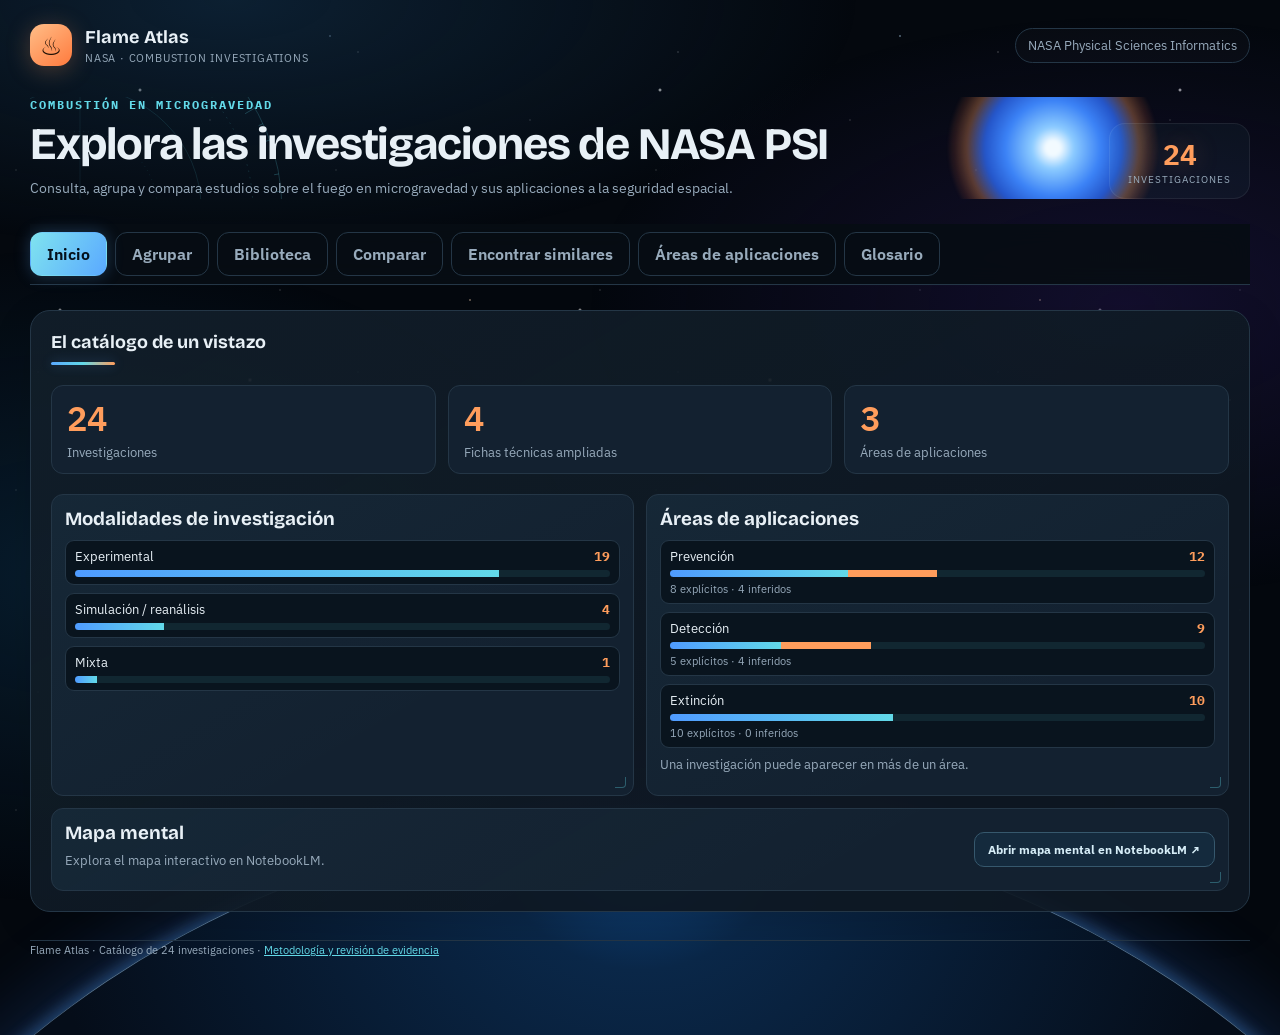
==== index.html @ 8a138b6e "Agrega un dashboard de inicio y acceso al mapa de NotebookLM" ====
<!doctype html>
<html lang="es"><head><meta charset="utf-8"><meta name="viewport" content="width=device-width,initial-scale=1">
<title>Flame Atlas · Combustión en microgravedad</title>
<style>
@import url("https://fonts.googleapis.com/css2?family=Bricolage+Grotesque:opsz,wght@12..96,600;12..96,800&family=IBM+Plex+Sans:wght@400;500;600&family=IBM+Plex+Mono:wght@500;600&display=swap");
:root{--bg:#060b12;--surface:#0e1823;--surface2:#132130;--border:#243646;--muted:#98abbc;--text:#e8f0f6;--cyan:#62d9e8;--orange:#ff9d5c;--green:#8bd6ad;--danger:#ffb1b1;--max:1260px;
  --blue:#4f9bff;
  --font-head:"Bricolage Grotesque","Segoe UI",system-ui,sans-serif;
  --font-body:"IBM Plex Sans","Segoe UI",system-ui,sans-serif;
  --font-mono:"IBM Plex Mono",ui-monospace,Consolas,monospace;
  --temperature:linear-gradient(90deg,#5aa9ff,#62d9e8 50%,#ff9d5c)
}
*{box-sizing:border-box}body{color:var(--text);font-family:var(--font-body);margin:0;min-height:100vh}button,input,select{font:inherit}button{cursor:pointer}a{color:var(--cyan)}.shell{max-width:var(--max);margin:auto;padding:24px 20px 75px}
.top{display:flex;align-items:center;justify-content:space-between;gap:14px;margin-bottom:31px;flex-wrap:wrap}.brand{display:flex;gap:13px;align-items:center}.logo{width:42px;height:42px;background:linear-gradient(140deg,#ffbe88,#ff7a3d);display:grid;place-items:center;border-radius:14px;color:#211106;font-size:25px;box-shadow:0 4px 24px #ff9d5c44}.brand strong{font-size:18px;letter-spacing:.1px}.brand small{display:block;font-size:11px;color:var(--muted);margin-top:3px;letter-spacing:.8px;text-transform:uppercase}.tip{color:var(--muted);font-size:13px;border:1px solid var(--border);background:#ffffff05;padding:8px 12px;border-radius:99px}
.hero{display:flex;align-items:end;justify-content:space-between;gap:20px;flex-wrap:wrap}.eyebrow{text-transform:uppercase;letter-spacing:2px;font-size:12px;color:var(--orange);font-weight:800}.hero h1{font-size:clamp(26px,4vw,45px);margin:8px 0 9px;letter-spacing:-1.2px;line-height:1.08}.hero p{color:var(--muted);margin:0;max-width:730px;line-height:1.55;font-size:14px}.counter{padding:12px 18px;border-radius:16px;background:#62d9e80b;border:1px solid #ffffff12;display:grid;text-align:center;min-width:90px}.counter b{font-size:28px;color:var(--orange);font-variant-numeric:tabular-nums}.counter span{color:var(--muted);font-size:10px;text-transform:uppercase;letter-spacing:1px}
.nav{display:flex;gap:8px;flex-wrap:wrap;margin:25px 0}.nav button{border:1px solid var(--border);border-radius:12px;padding:11px 16px;background:transparent;color:var(--muted);font-weight:650}.nav button.active{background:linear-gradient(120deg,#7fe3ef,#5aa9ff);color:#04101c;border-color:transparent}.nav button:hover{border-color:var(--cyan)}
.layout{display:grid;grid-template-columns:minmax(0,1fr) 280px;gap:20px;align-items:start}.panel{background:#0e1823ed;border:1px solid var(--border);border-radius:20px;padding:20px;box-shadow:0 12px 40px #0000001e}.panel + .panel{margin-top:18px}.panel h2{font-size:18px;margin:0 0 7px}.panel p{font-size:13px;color:var(--muted);line-height:1.5}.controls{display:grid;grid-template-columns:minmax(190px,1.1fr) minmax(190px,1.4fr);gap:13px;margin:20px 0}.field label{display:block;color:#c6dce9;font-size:12px;font-weight:650;margin-bottom:7px}.field select,.field input{width:100%;height:45px;padding:10px 13px;border-radius:11px;border:1px solid var(--border);background:#0a141d;color:var(--text);outline:none;min-width:0}.field select:focus,.field input:focus{border-color:var(--cyan);box-shadow:0 0 0 3px #62d9e824}.field input::placeholder{color:#98abbc}.pills{display:flex;gap:7px;align-items:center;flex-wrap:wrap;margin-top:12px}.pills button{border:1px solid #314d62;background:#0b1b29;color:#cee3ee;border-radius:99px;padding:7px 10px;font-size:12px}.pills button.on{background:#153751;border-color:var(--cyan);color:#e8f8ff}.hint{font-size:11px!important;color:#9aabb9!important;margin-top:11px!important}
.groups{display:grid;gap:14px}.group{border:1px solid #243646;border-radius:15px;background:#0a141e;overflow:hidden}.group-h{display:flex;align-items:center;justify-content:space-between;gap:12px;flex-wrap:wrap;padding:15px 17px 11px}.group-h h3{font-size:15px;margin:0;font-weight:700;display:flex;gap:9px;align-items:center}.count{font-size:11px;font-weight:800;color:#ffc89e;border-radius:9px;padding:4px 7px;background:#ff9d5c1a}.small{font-size:11px;color:var(--muted)}.group-grid{display:grid;grid-template-columns:repeat(2,minmax(0,1fr));padding:0 13px 13px;gap:9px}.item{display:flex;align-items:center;gap:11px;padding:11px;background:#132130;border:1px solid #2c4355;border-radius:11px;min-width:0}.item:hover{border-color:#4b8aa0}.item input{accent-color:#62d9e8;width:17px;height:17px;flex:none;cursor:pointer}.item-text{min-width:0;flex:1}.item b{display:block;font-size:12.5px;line-height:1.3;overflow-wrap:anywhere}.item small{font-size:10px;color:#ff9d5c;display:block;margin-bottom:4px}.item .links{font-size:11px;flex:none;text-decoration:none;opacity:.9}.empty{padding:24px;text-align:center;color:var(--muted);background:#ffffff09;border-radius:13px}
.side{position:sticky;top:16px}.side h2{font-size:16px}.side-list{min-height:86px}.slot{padding:10px;display:flex;gap:7px;align-items:center;justify-content:space-between;margin-top:8px;background:#132130;border-radius:11px;border:1px solid #304a60;min-width:0}.slot span{font-size:12px;overflow:hidden;text-overflow:ellipsis;white-space:nowrap}.slot button{background:none;border:0;color:#ffb6b6;font-size:15px}.placeholder{font-size:12px;color:#98abbc;padding:13px;border:1px dashed #344f64;border-radius:10px;margin-top:8px}.primary{width:100%;border-radius:12px;border:0;background:linear-gradient(120deg,#7fe3ef,#5aa9ff);color:#04101c;padding:13px 17px;font-weight:800;margin-top:13px}.primary:disabled{filter:grayscale(1);opacity:.45;cursor:not-allowed}.secondary{border:1px solid #36586d;background:#142a3d;color:#d6edf7;padding:9px 13px;border-radius:10px;font-size:12px;font-weight:700}.side .note{color:#98abbc;font-size:11px;line-height:1.6;margin-top:13px}.highlight{border-left:3px solid var(--orange);padding-left:12px;color:#b0c5d2;font-size:12px;line-height:1.5;margin:17px 0 3px}.chip{font-size:10px;padding:4px 7px;background:#173146;border:1px solid #3b607b;color:#d6edf7;border-radius:8px;display:inline-block;margin:3px 4px 0 0}.row-head{display:flex;align-items:center;justify-content:space-between;gap:14px;flex-wrap:wrap;margin:12px 0 18px}
.sim-list{display:grid;gap:11px}.sim{border:1px solid #2c4355;border-radius:14px;padding:15px;background:#111f2d}.sim-top{display:flex;justify-content:space-between;gap:12px;align-items:start}.sim h3{font-size:15px;margin:0 0 5px}.sim strong{font-size:23px;color:var(--orange);font-variant-numeric:tabular-nums}.sim-desc{font-size:12px;color:var(--muted);line-height:1.5;margin:6px 0}.sim button{margin-top:8px}.sim em{font-style:normal;font-weight:750;color:#ffc89e;font-size:10px}.legend{font-size:12px;color:#98abbc;margin-top:8px}
.table-wrap{overflow-x:auto;border:1px solid var(--border);border-radius:13px}table{border-collapse:collapse;min-width:700px;width:100%}th,td{border-bottom:1px solid #243646;border-right:1px solid #243646;padding:13px;text-align:left;vertical-align:top;font-size:12px;line-height:1.55;min-width:180px}th:first-child,td:first-child{min-width:145px;max-width:160px;color:#b9d0df;background:#0b1723;font-weight:700}th{background:#112638;color:#62d9e8}td{color:#dce8ef}td .status{display:block;font-size:10px;color:#98abbc;margin-top:7px}.foot{margin:28px 0 0;color:#98abbc;font-size:11px;line-height:1.7}.hidden{display:none!important}
@media(max-width:900px){.layout{grid-template-columns:minmax(0,1fr)}.side{position:static}.layout.is-comparing .side{order:-1}.side-list{min-height:0}.group-grid{grid-template-columns:1fr}.controls{grid-template-columns:1fr}.shell{padding:17px 12px 40px}.panel{padding:16px}.hero h1{font-size:30px}.counter{display:none}}

.science-grid{display:grid;grid-template-columns:repeat(auto-fit,minmax(min(100%,240px),1fr));gap:12px}
.science-card,.evidence-item{background:var(--surface2);border:1px solid var(--border);border-radius:12px;padding:13px;min-width:0}
.science-card h3,.science-card h4,.evidence-item h4{margin:0 0 7px}
.science-card p,.evidence-item p{margin:7px 0}
.science-card footer,.detail-actions{display:flex;gap:8px;flex-wrap:wrap;margin-top:12px;align-items:center}
.evidence-chip{display:inline-block;font-size:.76rem;border:1px solid var(--border);border-radius:1em;padding:2px 8px;margin:3px;color:var(--muted)}
.evidence-chip.explicito{color:var(--green)}.evidence-chip.inferido{color:var(--orange)}
.study-link{border:0;background:none;color:var(--text);text-align:left;cursor:pointer;padding:0;font:inherit;text-decoration:underline;text-underline-offset:3px}
.item{align-items:center}.item-text{flex:1}.item-text .study-link{font-weight:700}
a{color:var(--cyan)}.field .check-option{display:flex;gap:8px;align-items:center}.check-option input[type=checkbox]{width:17px;height:17px;flex:none;accent-color:var(--cyan)}
dialog{background:var(--surface);color:var(--text);border:1px solid var(--border);border-radius:18px;padding:0;width:min(1100px,calc(100% - 24px));max-height:90dvh;overscroll-behavior:contain}
dialog::backdrop{background:#04080de0}.dialog-inner h2{margin:0 0 8px}
dialog details,#glosario details{margin:10px 0;border:1px solid var(--border);border-radius:10px;padding:12px}summary{cursor:pointer;font-weight:650}
.dialog-inner .science-grid{margin:12px 0}.detail-actions{margin:12px 0}.detail-actions a{overflow-wrap:anywhere}.detail-section{margin:20px 0}
dialog p{color:var(--muted)}.detail-section>h3{margin:0 0 10px}
#groupModeLabel{display:block;margin-bottom:8px}
[hidden]{display:none!important}

.nav{position:sticky;top:0;z-index:2;background:var(--bg);padding:8px 0}
.side{top:70px}.view{scroll-margin-top:70px}
.nav .count{margin-left:4px}
.nav button.active .count{color:#071625;background:#07162525}
:where(button,a):focus-visible{outline:2px solid var(--cyan);outline-offset:3px}
.dialog-top{position:sticky;top:0;z-index:1;display:flex;align-items:center;justify-content:space-between;gap:12px;padding:10px 20px;border-bottom:1px solid var(--border);background:var(--surface)}
.dialog-top form{margin:0;flex:none}
.study-jumps{display:flex;gap:6px;overflow-x:auto;min-width:0;padding:4px}
.study-jumps button{white-space:nowrap}
#studyDetail{padding:18px 20px 20px}
.detail-section{scroll-margin-top:74px}
.detail-grid{display:grid;grid-template-columns:repeat(3,minmax(0,1fr));gap:12px}
.detail-grid .science-card{display:flex;flex-direction:column;overflow-wrap:anywhere}
.detail-grid .science-card .small{margin-top:auto;padding-top:4px}
.library-actions{display:flex;gap:8px;flex-wrap:wrap}
@media(max-width:900px){.side{top:auto}}
@media(max-width:760px){
  .nav{display:grid;grid-template-columns:repeat(3,minmax(0,1fr));gap:5px}
  .nav button{padding:7px 4px;font-size:12px}
  .view{scroll-margin-top:92px}
  .detail-grid{grid-template-columns:repeat(2,minmax(0,1fr))}
}
@media(max-width:490px){
  .detail-grid{grid-template-columns:1fr}
  .dialog-top{gap:6px;padding:8px 10px}
  #studyDetail{padding:14px}
  .study-jumps button,.dialog-top form button{padding:8px}
}

/* Acabado visual de la base científica */
html{background:#04080e;color-scheme:dark}
body{isolation:isolate}
/* ---------- Espacio profundo (capas fijas al viewport, detrás de todo) ---------- */

/* Capa 1: nebulosas muy tenues + polvo de estrellas */
body::before {
  content: "";
  position: fixed;
  inset: 0;
  z-index: -1;
  pointer-events: none;
  background-image:
    /* nebulosas */
    radial-gradient(ellipse 60% 46% at 88% 34%, #2a1a5c66, transparent 70%),
    radial-gradient(ellipse 56% 52% at 6% 64%,  #0e3b5c66, transparent 70%),
    radial-gradient(ellipse 42% 30% at 58% 88%, #4a174a40, transparent 70%),
    radial-gradient(ellipse 70% 40% at 18% 0%,  #12304a99, transparent 70%),
    /* estrellas finas, teselado A */
    radial-gradient(1px 1px at 38px 52px,   #ffffff70, transparent),
    radial-gradient(1px 1px at 210px 120px, #ffffff55, transparent),
    radial-gradient(1px 1px at 120px 250px, #cfe6ff60, transparent),
    radial-gradient(1px 1px at 280px 290px, #ffffff50, transparent),
    radial-gradient(1px 1px at 16px 170px,  #ffffff45, transparent),
    /* estrellas medianas, teselado B */
    radial-gradient(1.5px 1.5px at 330px 36px,  #bfe3ffa0, transparent),
    radial-gradient(1.5px 1.5px at 90px 400px,  #ffffff90, transparent),
    radial-gradient(1.5px 1.5px at 470px 300px, #ffd9b9a0, transparent);
  background-size:
    auto, auto, auto, auto,
    320px 320px, 320px 320px, 320px 320px, 320px 320px, 320px 320px,
    570px 510px, 570px 510px, 570px 510px;
  background-repeat:
    no-repeat, no-repeat, no-repeat, no-repeat,
    repeat, repeat, repeat, repeat, repeat,
    repeat, repeat, repeat;
}

/* Capa 2: estrellas brillantes que titilan despacio */
html::before {
  content: "";
  position: fixed;
  inset: 0;
  z-index: -1;
  pointer-events: none;
  background-image:
    radial-gradient(2px 2px at 140px 90px,  #ffffffee, transparent),
    radial-gradient(2px 2px at 400px 260px, #aad4ffee, transparent),
    radial-gradient(2.5px 2.5px at 250px 380px, #ffe2c4ee, transparent),
    radial-gradient(2px 2px at 60px 310px,  #ffffffcc, transparent);
  background-size: 520px 460px, 520px 460px, 520px 460px, 520px 460px;
  animation: titila 7s ease-in-out infinite alternate;
}

@keyframes titila {
  from { opacity: .35; }
  to   { opacity: 1; }
}

/* Capa 3: limbo de un planeta en el horizonte inferior, como visto desde la ISS */
body::after {
  content: "";
  position: fixed;
  z-index: -1;
  pointer-events: none;
  left: 50%;
  width: 150vw;
  height: 150vw;
  bottom: calc(80px - 150vw);
  transform: translateX(-50%);
  border-radius: 50%;
  background: radial-gradient(circle at 50% 0%, #0f4a8a 0, #0a2748 7%, #050d19 28%);
  border-top: 1px solid #9fd2ff88;
  box-shadow:
    0 -3px 16px 2px #5aa9ff55,
    0 -14px 70px 12px #2f6fe233;
}


.hero{position:relative;isolation:isolate;overflow:hidden}
.hero > *{position:relative;z-index:1}
.hero::before,.hero::after{z-index:0}
.hero h1,.brand strong,.panel h2,.dialog-inner h2,.science-card h3,.sim h3{font-family:var(--font-head)}
.eyebrow,.counter b,.count,.item small,.sim em,.sim strong,#libraryCards .science-card > .small,#studyDetail > .small{
  font-family:var(--font-mono)
}
.eyebrow{color:var(--cyan)}
.counter b{color:var(--orange);text-shadow:0 0 24px #ff9d5c40}
.nav{background:#070d14ed;backdrop-filter:blur(12px);border-bottom:1px solid var(--border)}
.nav button.active{box-shadow:0 0 16px #5aa9ff44}
.nav button:hover,.secondary:hover{border-color:var(--cyan)}
.view > h2::after,#comparar h2::after{
  content:"";display:block;width:64px;height:3px;border-radius:3px;margin-top:9px;
  background:var(--temperature);box-shadow:0 0 12px #5aa9ff55
}
.panel,.science-card,.evidence-item{background-image:linear-gradient(150deg,#62d9e809,transparent 70%)}
.science-card{position:relative}
.science-card::after{
  content:"";position:absolute;bottom:7px;right:7px;width:10px;height:10px;
  border-right:1px solid #62d9e855;border-bottom:1px solid #62d9e855;
  border-radius:0 0 4px;pointer-events:none
}
#libraryCards > .science-card{
  background-image:var(--temperature),linear-gradient(150deg,#62d9e809,transparent 70%);
  background-repeat:no-repeat;background-size:100% 2px,100% 100%
}
#libraryCards > .science-card:hover,#libraryCards > .science-card:focus-within{border-color:#4b8aa0;box-shadow:0 8px 24px -16px #5aa9ff99}
#libraryCards .science-card > .small,#studyDetail > .small{color:var(--orange)}
#studyTechnical .science-card strong{color:var(--orange);text-shadow:0 0 16px #ff9d5c33}
.detail-grid .science-card h4{color:var(--cyan)}
.evidence-chip.explicito{border-color:#367e5d;background:#8bd6ad14}
.evidence-chip.inferido{border-color:#8b623d;background:#ff9d5c14}
#domainCards > .science-card::before{
  content:"";position:absolute;right:11px;top:10px;width:44px;height:44px;
  background-position:center;background-size:contain;background-repeat:no-repeat;opacity:.45;pointer-events:none
}
#domainCards > .science-card > *{position:relative}
#domainCards > .science-card h3{padding-right:46px}
#glosario details,dialog details{background:var(--panel2)}
summary:hover{color:var(--cyan)}
details[open]{border-color:#3a6176}
::selection{background:#ff9d5c;color:#1a0d04}
html,dialog{scrollbar-color:#2c4459 #060b12}
.foot{border-top:1px solid var(--border)}
@keyframes giro{to{transform:rotate(360deg)}}
/* Esfera: núcleo blanco-azul, cuerpo azul, borde ámbar */
.hero::before {
  content: "";
  position: absolute;
  z-index: 0;
  right: 92px;
  top: 50%;
  width: clamp(100px, 19vw, 210px);
  aspect-ratio: 1;
  transform: translateY(-50%);
  border-radius: 50%;
  background:
    radial-gradient(circle at 50% 50%,
      #f2faff 0 5%,
      #8ccbff 14%,
      #3b82f6 32%,
      #2455c9 46%,
      #ff9d5c55 58%,
      #ff7a3d22 66%,
      transparent 72%);
  filter: blur(1.5px);
  animation: ignicion 1.6s cubic-bezier(.2, .8, .2, 1) 1 both;
  pointer-events: none;
}

@keyframes ignicion {
  from { opacity: 0; transform: translateY(-50%) scale(.5); }
  to   { opacity: 1; transform: translateY(-50%) scale(1); }
}
/* ---------- Astrolabio detrás del texto del encabezado (la llama no se toca) ---------- */
.hero::after {
  content: "";
  position: absolute;
  z-index: 0;
  left: -160px;
  bottom: -220px;
  width: 420px;
  height: 420px;
  pointer-events: none;
  background: url("data:image/svg+xml,%3Csvg xmlns='http://www.w3.org/2000/svg' width='520' height='520' viewBox='0 0 520 520' fill='none' stroke='%2362d9e8'%3E%3Ccircle cx='260' cy='260' r='250' stroke-opacity='.24'/%3E%3Ccircle cx='260' cy='260' r='214' stroke-opacity='.18' stroke-dasharray='2 6'/%3E%3Ccircle cx='260' cy='260' r='150' stroke-opacity='.15'/%3E%3Ccircle cx='260' cy='260' r='96' stroke-opacity='.15' stroke-dasharray='1 5'/%3E%3Cline x1='10' y1='260' x2='510' y2='260' stroke-opacity='.10'/%3E%3Cline x1='260' y1='10' x2='260' y2='510' stroke-opacity='.10'/%3E%3Cg stroke-opacity='.30'%3E%3Cline x1='260.0' y1='10.0' x2='260.0' y2='24.0'/%3E%3Cline x1='281.8' y1='11.0' x2='281.3' y2='16.9'/%3E%3Cline x1='303.4' y1='13.8' x2='302.4' y2='19.7'/%3E%3Cline x1='324.7' y1='18.5' x2='323.2' y2='24.3'/%3E%3Cline x1='345.5' y1='25.1' x2='343.5' y2='30.7'/%3E%3Cline x1='365.7' y1='33.4' x2='363.1' y2='38.9'/%3E%3Cline x1='385.0' y1='43.5' x2='378.0' y2='55.6'/%3E%3Cline x1='403.4' y1='55.2' x2='400.0' y2='60.1'/%3E%3Cline x1='420.7' y1='68.5' x2='416.8' y2='73.1'/%3E%3Cline x1='436.8' y1='83.2' x2='432.5' y2='87.5'/%3E%3Cline x1='451.5' y1='99.3' x2='446.9' y2='103.2'/%3E%3Cline x1='464.8' y1='116.6' x2='459.9' y2='120.0'/%3E%3Cline x1='476.5' y1='135.0' x2='464.4' y2='142.0'/%3E%3Cline x1='486.6' y1='154.3' x2='481.1' y2='156.9'/%3E%3Cline x1='494.9' y1='174.5' x2='489.3' y2='176.5'/%3E%3Cline x1='501.5' y1='195.3' x2='495.7' y2='196.8'/%3E%3Cline x1='506.2' y1='216.6' x2='500.3' y2='217.6'/%3E%3Cline x1='509.0' y1='238.2' x2='503.1' y2='238.7'/%3E%3Cline x1='510.0' y1='260.0' x2='496.0' y2='260.0'/%3E%3Cline x1='509.0' y1='281.8' x2='503.1' y2='281.3'/%3E%3Cline x1='506.2' y1='303.4' x2='500.3' y2='302.4'/%3E%3Cline x1='501.5' y1='324.7' x2='495.7' y2='323.2'/%3E%3Cline x1='494.9' y1='345.5' x2='489.3' y2='343.5'/%3E%3Cline x1='486.6' y1='365.7' x2='481.1' y2='363.1'/%3E%3Cline x1='476.5' y1='385.0' x2='464.4' y2='378.0'/%3E%3Cline x1='464.8' y1='403.4' x2='459.9' y2='400.0'/%3E%3Cline x1='451.5' y1='420.7' x2='446.9' y2='416.8'/%3E%3Cline x1='436.8' y1='436.8' x2='432.5' y2='432.5'/%3E%3Cline x1='420.7' y1='451.5' x2='416.8' y2='446.9'/%3E%3Cline x1='403.4' y1='464.8' x2='400.0' y2='459.9'/%3E%3Cline x1='385.0' y1='476.5' x2='378.0' y2='464.4'/%3E%3Cline x1='365.7' y1='486.6' x2='363.1' y2='481.1'/%3E%3Cline x1='345.5' y1='494.9' x2='343.5' y2='489.3'/%3E%3Cline x1='324.7' y1='501.5' x2='323.2' y2='495.7'/%3E%3Cline x1='303.4' y1='506.2' x2='302.4' y2='500.3'/%3E%3Cline x1='281.8' y1='509.0' x2='281.3' y2='503.1'/%3E%3Cline x1='260.0' y1='510.0' x2='260.0' y2='496.0'/%3E%3Cline x1='238.2' y1='509.0' x2='238.7' y2='503.1'/%3E%3Cline x1='216.6' y1='506.2' x2='217.6' y2='500.3'/%3E%3Cline x1='195.3' y1='501.5' x2='196.8' y2='495.7'/%3E%3Cline x1='174.5' y1='494.9' x2='176.5' y2='489.3'/%3E%3Cline x1='154.3' y1='486.6' x2='156.9' y2='481.1'/%3E%3Cline x1='135.0' y1='476.5' x2='142.0' y2='464.4'/%3E%3Cline x1='116.6' y1='464.8' x2='120.0' y2='459.9'/%3E%3Cline x1='99.3' y1='451.5' x2='103.2' y2='446.9'/%3E%3Cline x1='83.2' y1='436.8' x2='87.5' y2='432.5'/%3E%3Cline x1='68.5' y1='420.7' x2='73.1' y2='416.8'/%3E%3Cline x1='55.2' y1='403.4' x2='60.1' y2='400.0'/%3E%3Cline x1='43.5' y1='385.0' x2='55.6' y2='378.0'/%3E%3Cline x1='33.4' y1='365.7' x2='38.9' y2='363.1'/%3E%3Cline x1='25.1' y1='345.5' x2='30.7' y2='343.5'/%3E%3Cline x1='18.5' y1='324.7' x2='24.3' y2='323.2'/%3E%3Cline x1='13.8' y1='303.4' x2='19.7' y2='302.4'/%3E%3Cline x1='11.0' y1='281.8' x2='16.9' y2='281.3'/%3E%3Cline x1='10.0' y1='260.0' x2='24.0' y2='260.0'/%3E%3Cline x1='11.0' y1='238.2' x2='16.9' y2='238.7'/%3E%3Cline x1='13.8' y1='216.6' x2='19.7' y2='217.6'/%3E%3Cline x1='18.5' y1='195.3' x2='24.3' y2='196.8'/%3E%3Cline x1='25.1' y1='174.5' x2='30.7' y2='176.5'/%3E%3Cline x1='33.4' y1='154.3' x2='38.9' y2='156.9'/%3E%3Cline x1='43.5' y1='135.0' x2='55.6' y2='142.0'/%3E%3Cline x1='55.2' y1='116.6' x2='60.1' y2='120.0'/%3E%3Cline x1='68.5' y1='99.3' x2='73.1' y2='103.2'/%3E%3Cline x1='83.2' y1='83.2' x2='87.5' y2='87.5'/%3E%3Cline x1='99.3' y1='68.5' x2='103.2' y2='73.1'/%3E%3Cline x1='116.6' y1='55.2' x2='120.0' y2='60.1'/%3E%3Cline x1='135.0' y1='43.5' x2='142.0' y2='55.6'/%3E%3Cline x1='154.3' y1='33.4' x2='156.9' y2='38.9'/%3E%3Cline x1='174.5' y1='25.1' x2='176.5' y2='30.7'/%3E%3Cline x1='195.3' y1='18.5' x2='196.8' y2='24.3'/%3E%3Cline x1='216.6' y1='13.8' x2='217.6' y2='19.7'/%3E%3Cline x1='238.2' y1='11.0' x2='238.7' y2='16.9'/%3E%3C/g%3E%3Ccircle cx='260' cy='260' r='3' fill='%23ff9d5c' stroke='none' fill-opacity='.8'/%3E%3C/svg%3E") center / contain no-repeat;
  animation: giro 240s linear infinite;
}

#domainCards > .science-card:nth-child(1)::before { background-image: url("data:image/svg+xml,%3Csvg xmlns='http://www.w3.org/2000/svg' width='64' height='64' viewBox='0 0 64 64' fill='none' stroke='%23ff9d5c' stroke-width='1.6' stroke-linecap='round' stroke-linejoin='round'%3E%3Cpath d='M32 5 L55 13 V33 C55 47 45 56 32 60 C19 56 9 47 9 33 V13 Z'/%3E%3Cpath d='M32 12 L48 18 V33 C48 43 41 50 32 54' stroke-opacity='.5' stroke-dasharray='2 3'/%3E%3Cpath d='M22 32 L29 39 L43 24'/%3E%3C/svg%3E"); }
#domainCards > .science-card:nth-child(2)::before { background-image: url("data:image/svg+xml,%3Csvg xmlns='http://www.w3.org/2000/svg' width='64' height='64' viewBox='0 0 64 64' fill='none' stroke='%2362d9e8' stroke-width='1.6' stroke-linecap='round' stroke-linejoin='round'%3E%3Ccircle cx='32' cy='32' r='28' stroke-opacity='.55'/%3E%3Ccircle cx='32' cy='32' r='19' stroke-opacity='.55'/%3E%3Ccircle cx='32' cy='32' r='10' stroke-opacity='.55'/%3E%3Cpath d='M32 32 L52 15'/%3E%3Ccircle cx='46' cy='22' r='2.6' fill='%2362d9e8'/%3E%3Ccircle cx='32' cy='32' r='2' fill='%2362d9e8'/%3E%3C/svg%3E"); }
#domainCards > .science-card:nth-child(3)::before { background-image: url("data:image/svg+xml,%3Csvg xmlns='http://www.w3.org/2000/svg' width='64' height='64' viewBox='0 0 64 64' fill='none' stroke='%23b8a2ff' stroke-width='1.6' stroke-linecap='round' stroke-linejoin='round'%3E%3Cpath d='M32 6 C32 6 14 28 14 40 A18 18 0 0 0 50 40 C50 28 32 6 32 6 Z'/%3E%3Cpath d='M24 40 A8 8 0 0 0 32 48' stroke-opacity='.7'/%3E%3Cellipse cx='32' cy='59' rx='15' ry='3' stroke-opacity='.45' stroke-dasharray='2 3'/%3E%3C/svg%3E"); }
@media(max-width:760px){
  .hero::before{right:-12px;opacity:.42;animation:none}
  .hero::after{opacity:.42}
}
@media(prefers-reduced-motion:reduce){
  html::before,.hero::before,.hero::after{animation:none}
}

/* Dashboard */
.layout.is-home{grid-template-columns:minmax(0,1fr)}
.layout.is-home .side{display:none}
.home-metrics{list-style:none;display:grid;grid-template-columns:repeat(3,minmax(0,1fr));gap:12px;padding:0;margin:20px 0}
.home-metrics li{background:var(--surface2);border:1px solid var(--border);border-radius:12px;padding:12px 15px}
.home-metrics strong{display:block;color:var(--orange);font:600 clamp(22px,4vw,34px)/1.15 var(--font-mono);margin-bottom:4px}
.home-metrics span{color:var(--muted);font-size:13px}
.home-charts{display:grid;grid-template-columns:repeat(2,minmax(0,1fr));gap:12px}
.home-chart{min-width:0}
.home-chart ul{list-style:none;padding:0;margin:10px 0 0;display:grid;gap:8px}
.home-bar{display:grid;gap:5px;width:100%;text-align:left;color:var(--text);padding:7px 9px;background:#09141e;border:1px solid var(--border);border-radius:9px}
.home-bar:hover{border-color:var(--cyan)}
.home-bar-label{display:flex;justify-content:space-between;align-items:baseline;gap:10px;font-size:13px}
.home-bar-label b{color:var(--orange);font-family:var(--font-mono)}
.home-bar-track{display:flex;height:7px;overflow:hidden;border-radius:5px;background:#62d9e818}
.home-bar-track span{width:var(--bar-width);background:linear-gradient(90deg,var(--blue),var(--cyan))}
.home-bar-track span.inferido{background:var(--orange)}
.home-bar .small{display:block}
.home-resource{margin-top:12px;display:flex;justify-content:space-between;align-items:center;gap:12px;flex-wrap:wrap}
.home-resource a{text-decoration:none;display:inline-block}
@media(max-width:900px){
  .nav{display:grid;grid-template-columns:repeat(4,minmax(0,1fr));gap:5px}
  .nav button{padding:7px 4px;font-size:12px}
  .view{scroll-margin-top:106px}
}
@media(max-width:760px){.home-charts{grid-template-columns:1fr}}
@media(max-width:480px){.home-metrics{gap:7px}.home-metrics li{padding:9px 7px}.home-metrics span{font-size:11px;overflow-wrap:anywhere}}
</style></head>
<body><div class="shell"><header class="top"><div class="brand"><div class="logo">♨</div><div><strong>Flame Atlas</strong><small>NASA · Combustion investigations</small></div></div><div class="tip">NASA Physical Sciences Informatics</div></header>
<section class="hero"><div><div class="eyebrow">Combustión en microgravedad</div><h1>Explora las investigaciones de NASA PSI</h1><p>Consulta, agrupa y compara estudios sobre el fuego en microgravedad y sus aplicaciones a la seguridad espacial.</p></div><div class="counter"><b id="heroCount">24</b><span>Investigaciones</span></div></section>
<nav class="nav" aria-label="Vistas de Flame Atlas">
  <button type="button" class="active" data-tab="inicio" aria-current="page">Inicio</button>
  <button type="button" data-tab="agrupar">Agrupar</button>
  <button type="button" data-tab="biblioteca">Biblioteca</button>
  <button type="button" data-tab="comparar">Comparar<span id="navSelection" class="count" hidden></span></button>
  <button type="button" data-tab="similares">Encontrar similares</button>
  <button type="button" data-tab="ambitos">Áreas de aplicaciones</button>
  <button type="button" data-tab="glosario">Glosario</button></nav>
<div class="layout is-home"><main>
<section id="inicio" class="panel view"><h2>El catálogo de un vistazo</h2>
<ul id="homeMetrics" class="home-metrics" aria-label="Resumen del catálogo"></ul>
<div class="home-charts">
  <article class="science-card home-chart"><h3>Modalidades de investigación</h3><ul id="homeModalities"></ul></article>
  <article class="science-card home-chart"><h3>Áreas de aplicaciones</h3><ul id="homeAreas"></ul>
    <p class="small">Una investigación puede aparecer en más de un área.</p></article>
</div>
<div class="science-card home-resource">
  <div><h3>Mapa mental</h3><p>Explora el mapa interactivo en NotebookLM.</p></div>
  <a class="secondary" href="https://notebooklm.link.google/6o0I3kVNcHNh" target="_blank" rel="noopener noreferrer">Abrir mapa mental en NotebookLM ↗</a>
</div>
</section>
<section id="agrupar" class="panel view hidden"><h2>Agrupar por similitud</h2><p>Elige un criterio y explora qué estudios comparten características. Una investigación puede pertenecer a más de un grupo.</p><div class="controls"><div class="field"><label for="groupBy">Criterio de agrupación</label><select id="groupBy"><option value="modalidad">Modalidad de investigación</option><option value="familia">Familia de proyecto</option><option value="combustible">Combustibles y materiales</option><option value="condiciones">Condiciones mencionadas</option><option value="mediciones">Mediciones o instrumentos mencionados</option><option value="objetivos">Objetivos científicos</option><option value="ambitos">Área de aplicación</option><option value="plataforma">Plataforma de trabajo</option></select></div><div class="field"><label for="search">Buscar dentro de los grupos</label><input type="search" id="search" placeholder="Ej.: FLEX, oxígeno, hollín, PSI-98"></div></div>
<div class="controls"><div class="field"><label for="groupEvidence">Tipo de vínculo</label><select id="groupEvidence" class="evidence-select"></select></div><div class="field" id="domainGroup" hidden><label for="groupDomain">Área de aplicación</label><select id="groupDomain"><option value="">Todos</option></select></div></div>
<div class="field"><label id="groupModeLabel">Filtrar por modalidad</label><div class="pills" id="modeFilters" aria-labelledby="groupModeLabel"></div></div>
<div class="row-head"><div class="legend" id="countGroups"></div><button class="secondary" id="clearFilters">Limpiar filtros</button></div><div id="groups" class="groups"></div><p class="hint">Abre una ficha para ver la justificación, la fuente y el alcance de cada etiqueta.</p></section>
<section id="similares" class="panel view hidden"><h2>Encontrar investigaciones afines</h2><p>Selecciona una investigación de referencia. El indicador es una semejanza documental estimada a partir de modalidad, familia, materiales, condiciones, mediciones y objetivos; no es una medición experimental.</p><div class="controls"><div class="field"><label for="reference">Investigación de referencia</label><select id="reference"></select></div><div class="field"><label for="minScore">Afinidad mínima que mostrar</label><select id="minScore"><option value="0">Todas</option><option value="30">30 % o más</option><option value="50">50 % o más</option><option value="70">70 % o más</option></select></div></div><div class="field"><label for="includeInferred" class="check-option"><input type="checkbox" id="includeInferred"> Incluir vínculos inferidos</label></div><div id="referenceDetail" class="highlight"></div><div id="similarList" class="sim-list" style="margin-top:16px"></div><p class="hint">El porcentaje es un índice heurístico descriptivo, no una probabilidad ni una validación de que los ensayos compartieron condiciones experimentales.</p></section>
<section id="comparar" class="panel view hidden"><div class="row-head"><div><h2>Comparar investigaciones</h2><p>Selecciona hasta tres investigaciones en cualquier vista y observa sus atributos lado a lado.</p></div><button class="secondary" id="downloadCSV">↓ Exportar CSV</button></div><div id="compareBody"></div></section>
<section id="ambitos" class="panel view hidden"><h2>Áreas de aplicaciones</h2>
<p>Clasificación temática de Flame Atlas. Cada vínculo se justifica con el objetivo, el método o un resultado de la investigación. Una ficha puede aparecer en varias áreas.</p>
<div id="domainCards" class="science-grid"></div></section>
<section id="biblioteca" class="panel view hidden"><h2>Biblioteca de investigaciones</h2>
<p>Abre una ficha para consultar los datos disponibles, la justificación de sus etiquetas y las fuentes.</p>
<div class="controls"><div class="field"><label for="librarySearch">Buscar investigación</label><input id="librarySearch" type="search" placeholder="Ej.: PSI-98, humo, metano"></div><div class="field"><label for="libraryMode">Modalidad</label><select id="libraryMode"><option value="">Todas</option></select></div><div class="field"><label for="libraryDomain">Área de aplicación</label><select id="libraryDomain"><option value="">Todos</option></select></div><div class="field"><label for="libraryEvidence">Tipo de vínculo del área elegida</label><select id="libraryEvidence" class="evidence-select"></select></div></div>
<div class="row-head"><p id="libraryCount" role="status"></p><div class="library-actions"><button type="button" class="secondary" id="clearLibrary" hidden>Limpiar filtros</button><button type="button" class="secondary" id="featuredOnly" aria-pressed="false">Ver solo fichas ampliadas</button></div></div><div id="libraryCards" class="science-grid"></div></section>
<section id="glosario" class="panel view hidden"> <h2>Glosario científico</h2><p class="lead">Conceptos que aparecen en experimentos de combustión, transporte de humo y seguridad de naves espaciales.</p>
 <details><summary>Fracción molar de oxígeno (O₂)</summary><p>Proporción de moléculas de oxígeno respecto del total de moléculas de la mezcla gaseosa. No es lo mismo que presión parcial.</p></details>
 <details><summary>Velocidad de coflujo</summary><p>Velocidad del gas que rodea una llama, normalmente aire. Modifica la mezcla, el transporte de calor y la forma de la llama.</p></details>
 <details><summary>Diámetro de gota</summary><p>Tamaño característico de una gota de combustible. En experimentos de combustión de gotas se relaciona con evaporación, combustión y extinción.</p></details>
 <details><summary>Smoke point (punto de humo)</summary><p>Longitud de llama asociada a la aparición de humo visible en determinadas condiciones de ensayo. Depende del combustible, quemador y flujo.</p></details>
 <details><summary>Tasa de quemado</summary><p>Magnitud que describe la rapidez con que se consume el combustible. Debe conservarse la definición y unidad exactas usadas por cada publicación.</p></details>
 <details><summary>Extinción</summary><p>Pérdida de la combustión autosostenida que hace que la llama se apague. Puede depender de composición gaseosa, presión, tamaño de gota, temperatura y agente supresor.</p></details>
 <details><summary>Microgravedad</summary><p>Condición de aceleración residual muy baja. No significa gravedad exactamente cero y no debe asumirse para toda ficha del catálogo.</p></details>
 <details><summary>Fluctuación</summary><p>Variación temporal de una señal, como temperatura, altura de llama o concentración de partículas. Para cuantificarla se requiere una serie temporal o estadísticas reportadas (por ejemplo, desviación estándar).</p></details>
</section>
</main><aside class="panel side"><h2>Tu selección <span id="selectedNum" class="count">0/3</span></h2><p>Agrega hasta tres investigaciones para contrastar objetivos, muestras, condiciones y mediciones.</p><div id="selectedList" class="side-list"></div><button id="goCompare" class="primary" disabled>Comparar investigaciones</button><button id="clearSelection" class="secondary" style="width:100%;margin-top:9px">Vaciar selección</button><div id="catalogueSummary" class="highlight"></div><div class="note">Fuente: fichas NASA PSI (Objectives y Approach). El inventario corresponde a investigaciones, no a ensayos individuales verificados.</div></aside></div>
<footer class="foot">Flame Atlas · Catálogo de 24 investigaciones · <a href="https://github.com/Galacticlau/NasaChallenge/blob/main/docs/metodologia.md">Metodología y revisión de evidencia</a></footer>
</div>
<dialog id="studyDialog" aria-labelledby="studyTitle"><div class="dialog-inner"><div class="dialog-top"><nav id="studyJumps" class="study-jumps" aria-label="Secciones de la ficha"></nav><form method="dialog"><button class="secondary" autofocus aria-label="Cerrar ficha">Cerrar</button></form></div><div id="studyDetail"></div></div></dialog>
<noscript>Activa JavaScript para consultar el catálogo de Flame Atlas.</noscript>
<script src="atlas.js?v=inicio" defer></script></body></html>
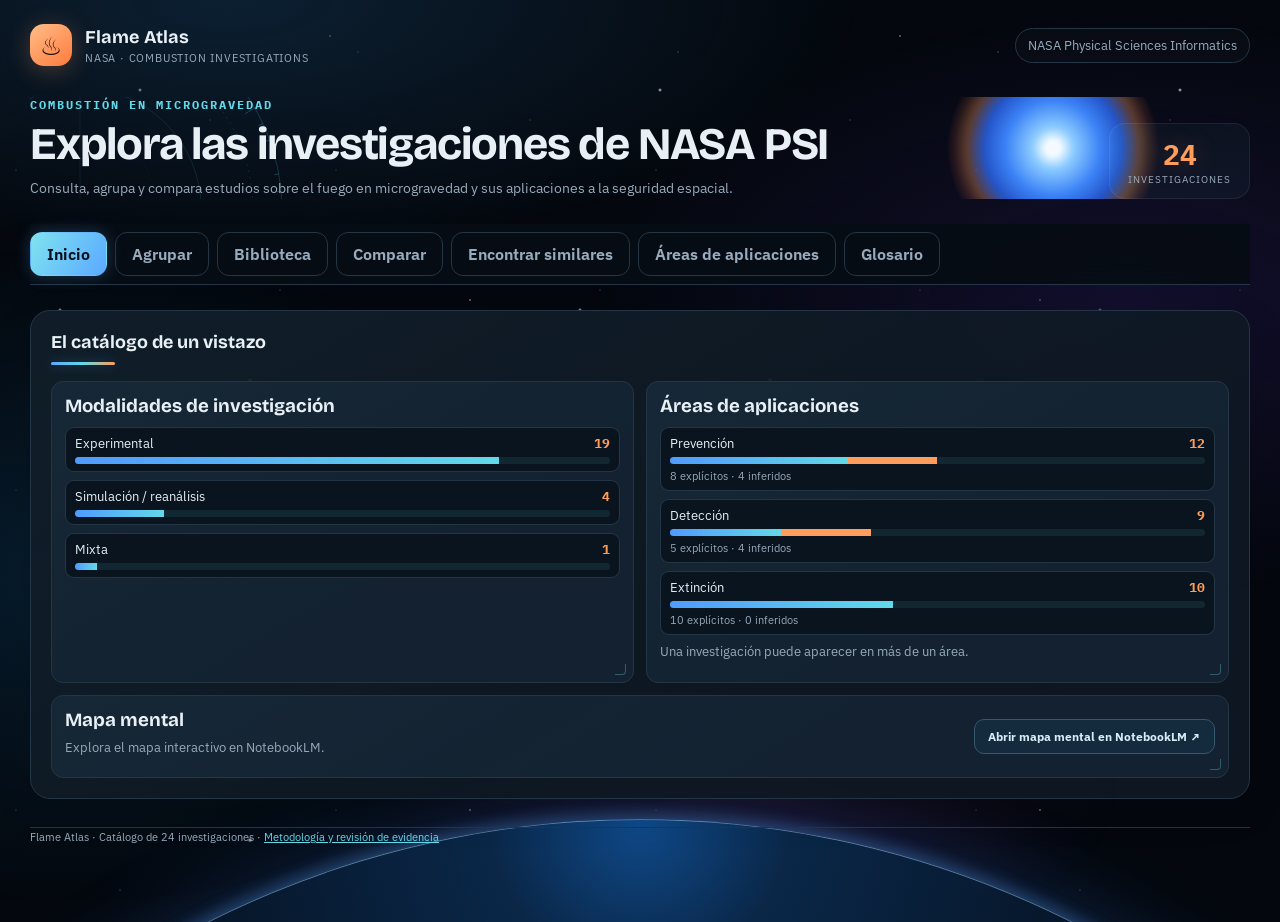
==== commit d3deda46: "Quita las tarjetas de cifras de la portada" ====
--- a/index.html
+++ b/index.html
@@ -33,7 +33,7 @@
 a{color:var(--cyan)}.field .check-option{display:flex;gap:8px;align-items:center}.check-option input[type=checkbox]{width:17px;height:17px;flex:none;accent-color:var(--cyan)}
 dialog{background:var(--surface);color:var(--text);border:1px solid var(--border);border-radius:18px;padding:0;width:min(1100px,calc(100% - 24px));max-height:90dvh;overscroll-behavior:contain}
 dialog::backdrop{background:#04080de0}.dialog-inner h2{margin:0 0 8px}
-dialog details,#glosario details{margin:10px 0;border:1px solid var(--border);border-radius:10px;padding:12px}summary{cursor:pointer;font-weight:650}
+dialog details{margin:10px 0;border:1px solid var(--border);border-radius:10px;padding:12px}summary{cursor:pointer;font-weight:650}
 .dialog-inner .science-grid{margin:12px 0}.detail-actions{margin:12px 0}.detail-actions a{overflow-wrap:anywhere}.detail-section{margin:20px 0}
 dialog p{color:var(--muted)}.detail-section>h3{margin:0 0 10px}
 #groupModeLabel{display:block;margin-bottom:8px}
@@ -186,7 +186,8 @@
 }
 #domainCards > .science-card > *{position:relative}
 #domainCards > .science-card h3{padding-right:46px}
-#glosario details,dialog details{background:var(--panel2)}
+dialog details{background:var(--panel2)}
+#glosario .science-card h3{color:var(--cyan);overflow-wrap:anywhere}
 summary:hover{color:var(--cyan)}
 details[open]{border-color:#3a6176}
 ::selection{background:#ff9d5c;color:#1a0d04}
@@ -250,11 +251,7 @@
 /* Dashboard */
 .layout.is-home{grid-template-columns:minmax(0,1fr)}
 .layout.is-home .side{display:none}
-.home-metrics{list-style:none;display:grid;grid-template-columns:repeat(3,minmax(0,1fr));gap:12px;padding:0;margin:20px 0}
-.home-metrics li{background:var(--surface2);border:1px solid var(--border);border-radius:12px;padding:12px 15px}
-.home-metrics strong{display:block;color:var(--orange);font:600 clamp(22px,4vw,34px)/1.15 var(--font-mono);margin-bottom:4px}
-.home-metrics span{color:var(--muted);font-size:13px}
-.home-charts{display:grid;grid-template-columns:repeat(2,minmax(0,1fr));gap:12px}
+.home-charts{display:grid;grid-template-columns:repeat(2,minmax(0,1fr));gap:12px;margin-top:16px}
 .home-chart{min-width:0}
 .home-chart ul{list-style:none;padding:0;margin:10px 0 0;display:grid;gap:8px}
 .home-bar{display:grid;gap:5px;width:100%;text-align:left;color:var(--text);padding:7px 9px;background:#09141e;border:1px solid var(--border);border-radius:9px}
@@ -273,7 +270,6 @@
   .view{scroll-margin-top:106px}
 }
 @media(max-width:760px){.home-charts{grid-template-columns:1fr}}
-@media(max-width:480px){.home-metrics{gap:7px}.home-metrics li{padding:9px 7px}.home-metrics span{font-size:11px;overflow-wrap:anywhere}}
 </style></head>
 <body><div class="shell"><header class="top"><div class="brand"><div class="logo">♨</div><div><strong>Flame Atlas</strong><small>NASA · Combustion investigations</small></div></div><div class="tip">NASA Physical Sciences Informatics</div></header>
 <section class="hero"><div><div class="eyebrow">Combustión en microgravedad</div><h1>Explora las investigaciones de NASA PSI</h1><p>Consulta, agrupa y compara estudios sobre el fuego en microgravedad y sus aplicaciones a la seguridad espacial.</p></div><div class="counter"><b id="heroCount">24</b><span>Investigaciones</span></div></section>
@@ -287,7 +283,6 @@
   <button type="button" data-tab="glosario">Glosario</button></nav>
 <div class="layout is-home"><main>
 <section id="inicio" class="panel view"><h2>El catálogo de un vistazo</h2>
-<ul id="homeMetrics" class="home-metrics" aria-label="Resumen del catálogo"></ul>
 <div class="home-charts">
   <article class="science-card home-chart"><h3>Modalidades de investigación</h3><ul id="homeModalities"></ul></article>
   <article class="science-card home-chart"><h3>Áreas de aplicaciones</h3><ul id="homeAreas"></ul>
@@ -312,18 +307,44 @@
 <div class="controls"><div class="field"><label for="librarySearch">Buscar investigación</label><input id="librarySearch" type="search" placeholder="Ej.: PSI-98, humo, metano"></div><div class="field"><label for="libraryMode">Modalidad</label><select id="libraryMode"><option value="">Todas</option></select></div><div class="field"><label for="libraryDomain">Área de aplicación</label><select id="libraryDomain"><option value="">Todos</option></select></div><div class="field"><label for="libraryEvidence">Tipo de vínculo del área elegida</label><select id="libraryEvidence" class="evidence-select"></select></div></div>
 <div class="row-head"><p id="libraryCount" role="status"></p><div class="library-actions"><button type="button" class="secondary" id="clearLibrary" hidden>Limpiar filtros</button><button type="button" class="secondary" id="featuredOnly" aria-pressed="false">Ver solo fichas ampliadas</button></div></div><div id="libraryCards" class="science-grid"></div></section>
 <section id="glosario" class="panel view hidden"> <h2>Glosario científico</h2><p class="lead">Conceptos que aparecen en experimentos de combustión, transporte de humo y seguridad de naves espaciales.</p>
- <details><summary>Fracción molar de oxígeno (O₂)</summary><p>Proporción de moléculas de oxígeno respecto del total de moléculas de la mezcla gaseosa. No es lo mismo que presión parcial.</p></details>
- <details><summary>Velocidad de coflujo</summary><p>Velocidad del gas que rodea una llama, normalmente aire. Modifica la mezcla, el transporte de calor y la forma de la llama.</p></details>
- <details><summary>Diámetro de gota</summary><p>Tamaño característico de una gota de combustible. En experimentos de combustión de gotas se relaciona con evaporación, combustión y extinción.</p></details>
- <details><summary>Smoke point (punto de humo)</summary><p>Longitud de llama asociada a la aparición de humo visible en determinadas condiciones de ensayo. Depende del combustible, quemador y flujo.</p></details>
- <details><summary>Tasa de quemado</summary><p>Magnitud que describe la rapidez con que se consume el combustible. Debe conservarse la definición y unidad exactas usadas por cada publicación.</p></details>
- <details><summary>Extinción</summary><p>Pérdida de la combustión autosostenida que hace que la llama se apague. Puede depender de composición gaseosa, presión, tamaño de gota, temperatura y agente supresor.</p></details>
- <details><summary>Microgravedad</summary><p>Condición de aceleración residual muy baja. No significa gravedad exactamente cero y no debe asumirse para toda ficha del catálogo.</p></details>
- <details><summary>Fluctuación</summary><p>Variación temporal de una señal, como temperatura, altura de llama o concentración de partículas. Para cuantificarla se requiere una serie temporal o estadísticas reportadas (por ejemplo, desviación estándar).</p></details>
+<div class="detail-grid">
+  <article class="science-card">
+    <h3>Fracción molar de oxígeno (O₂)</h3>
+    <p>Proporción de moléculas de oxígeno respecto del total de moléculas de la mezcla gaseosa. No es lo mismo que presión parcial.</p>
+  </article>
+  <article class="science-card">
+    <h3>Velocidad de coflujo</h3>
+    <p>Velocidad del gas que rodea una llama, normalmente aire. Modifica la mezcla, el transporte de calor y la forma de la llama.</p>
+  </article>
+  <article class="science-card">
+    <h3>Diámetro de gota</h3>
+    <p>Tamaño característico de una gota de combustible. En experimentos de combustión de gotas se relaciona con evaporación, combustión y extinción.</p>
+  </article>
+  <article class="science-card">
+    <h3>Smoke point (punto de humo)</h3>
+    <p>Longitud de llama asociada a la aparición de humo visible en determinadas condiciones de ensayo. Depende del combustible, quemador y flujo.</p>
+  </article>
+  <article class="science-card">
+    <h3>Tasa de quemado</h3>
+    <p>Magnitud que describe la rapidez con que se consume el combustible. Debe conservarse la definición y unidad exactas usadas por cada publicación.</p>
+  </article>
+  <article class="science-card">
+    <h3>Extinción</h3>
+    <p>Pérdida de la combustión autosostenida que hace que la llama se apague. Puede depender de composición gaseosa, presión, tamaño de gota, temperatura y agente supresor.</p>
+  </article>
+  <article class="science-card">
+    <h3>Microgravedad</h3>
+    <p>Condición de aceleración residual muy baja. No significa gravedad exactamente cero y no debe asumirse para toda ficha del catálogo.</p>
+  </article>
+  <article class="science-card">
+    <h3>Fluctuación</h3>
+    <p>Variación temporal de una señal, como temperatura, altura de llama o concentración de partículas. Para cuantificarla se requiere una serie temporal o estadísticas reportadas (por ejemplo, desviación estándar).</p>
+  </article>
+</div>
 </section>
 </main><aside class="panel side"><h2>Tu selección <span id="selectedNum" class="count">0/3</span></h2><p>Agrega hasta tres investigaciones para contrastar objetivos, muestras, condiciones y mediciones.</p><div id="selectedList" class="side-list"></div><button id="goCompare" class="primary" disabled>Comparar investigaciones</button><button id="clearSelection" class="secondary" style="width:100%;margin-top:9px">Vaciar selección</button><div id="catalogueSummary" class="highlight"></div><div class="note">Fuente: fichas NASA PSI (Objectives y Approach). El inventario corresponde a investigaciones, no a ensayos individuales verificados.</div></aside></div>
 <footer class="foot">Flame Atlas · Catálogo de 24 investigaciones · <a href="https://github.com/Galacticlau/NasaChallenge/blob/main/docs/metodologia.md">Metodología y revisión de evidencia</a></footer>
 </div>
 <dialog id="studyDialog" aria-labelledby="studyTitle"><div class="dialog-inner"><div class="dialog-top"><nav id="studyJumps" class="study-jumps" aria-label="Secciones de la ficha"></nav><form method="dialog"><button class="secondary" autofocus aria-label="Cerrar ficha">Cerrar</button></form></div><div id="studyDetail"></div></div></dialog>
 <noscript>Activa JavaScript para consultar el catálogo de Flame Atlas.</noscript>
-<script src="atlas.js?v=inicio" defer></script></body></html>
+<script src="atlas.js?v=portada" defer></script></body></html>
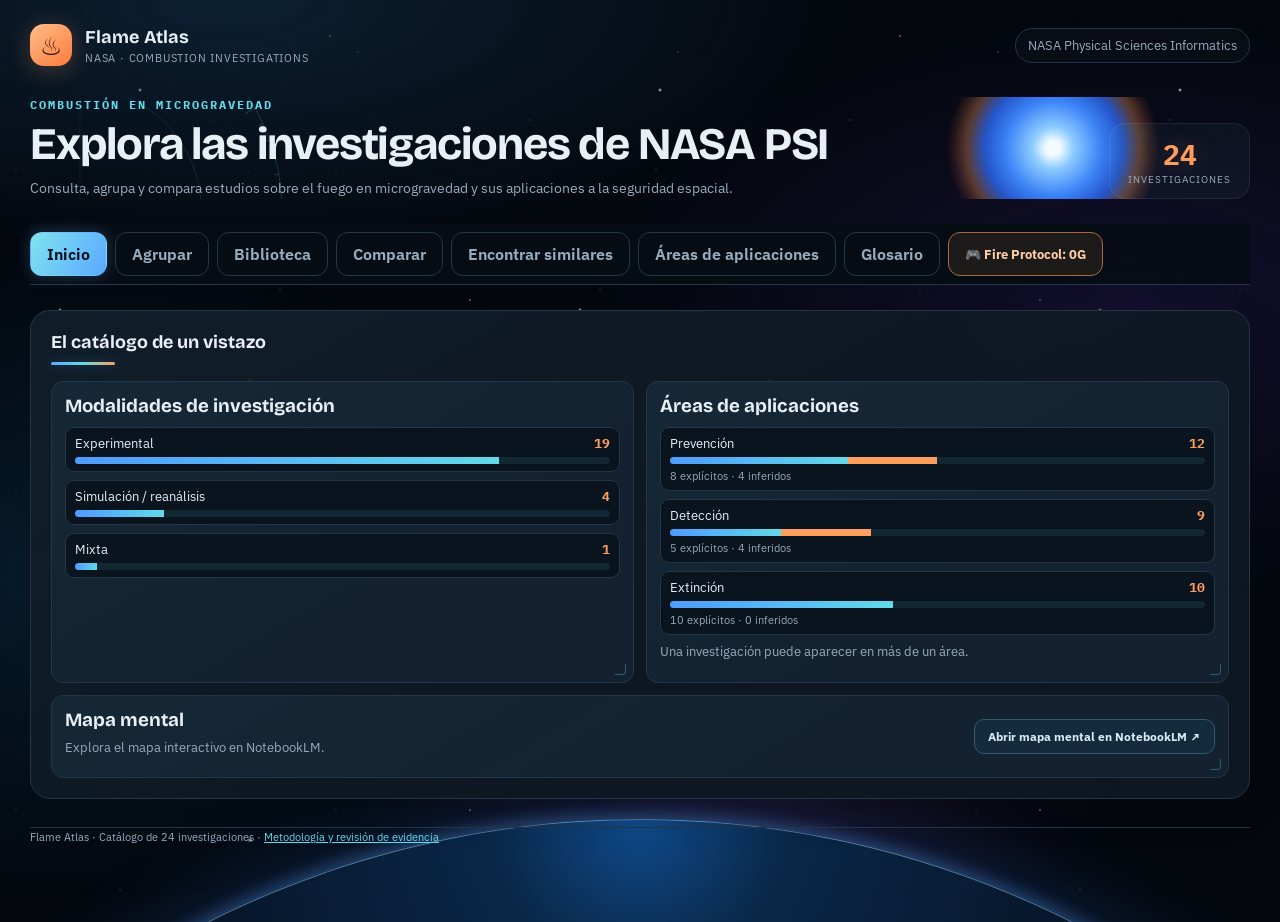
==== commit 6579125d: "Add independent Fire Protocol game link without changing atlas views" ====
--- a/index.html
+++ b/index.html
@@ -270,6 +270,10 @@
   .view{scroll-margin-top:106px}
 }
 @media(max-width:760px){.home-charts{grid-template-columns:1fr}}
+
+/* Enlace independiente al minijuego; no modifica las vistas existentes. */
+.nav .game-nav-link{display:inline-flex;align-items:center;justify-content:center;padding:11px 16px;border-radius:12px;border:1px solid #a86a42;background:#ff9d5c18;color:#ffceaa;font-size:13px;font-weight:750;text-decoration:none}
+.nav .game-nav-link:hover,.nav .game-nav-link:focus-visible{border-color:#ffba84;background:#ff9d5c2b}
 </style></head>
 <body><div class="shell"><header class="top"><div class="brand"><div class="logo">♨</div><div><strong>Flame Atlas</strong><small>NASA · Combustion investigations</small></div></div><div class="tip">NASA Physical Sciences Informatics</div></header>
 <section class="hero"><div><div class="eyebrow">Combustión en microgravedad</div><h1>Explora las investigaciones de NASA PSI</h1><p>Consulta, agrupa y compara estudios sobre el fuego en microgravedad y sus aplicaciones a la seguridad espacial.</p></div><div class="counter"><b id="heroCount">24</b><span>Investigaciones</span></div></section>
@@ -280,7 +284,8 @@
   <button type="button" data-tab="comparar">Comparar<span id="navSelection" class="count" hidden></span></button>
   <button type="button" data-tab="similares">Encontrar similares</button>
   <button type="button" data-tab="ambitos">Áreas de aplicaciones</button>
-  <button type="button" data-tab="glosario">Glosario</button></nav>
+  <button type="button" data-tab="glosario">Glosario</button>
+  <a class="game-nav-link" href="fire-protocol.html">🎮 Fire Protocol: 0G</a></nav>
 <div class="layout is-home"><main>
 <section id="inicio" class="panel view"><h2>El catálogo de un vistazo</h2>
 <div class="home-charts">
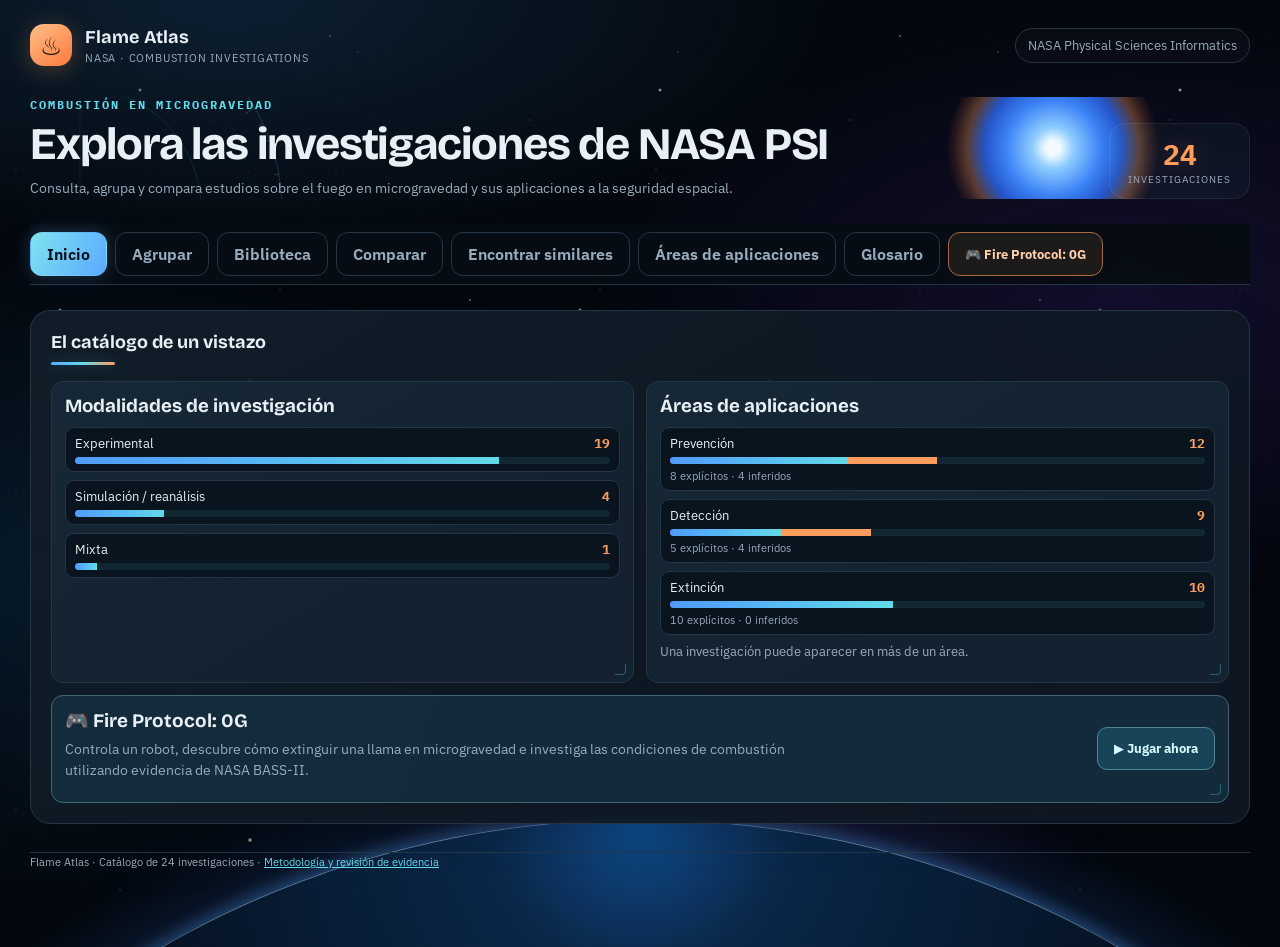
==== commit 1f54c1cb: "Replace NotebookLM mind map card with Fire Protocol game launch card" ====
--- a/index.html
+++ b/index.html
@@ -274,6 +274,14 @@
 /* Enlace independiente al minijuego; no modifica las vistas existentes. */
 .nav .game-nav-link{display:inline-flex;align-items:center;justify-content:center;padding:11px 16px;border-radius:12px;border:1px solid #a86a42;background:#ff9d5c18;color:#ffceaa;font-size:13px;font-weight:750;text-decoration:none}
 .nav .game-nav-link:hover,.nav .game-nav-link:focus-visible{border-color:#ffba84;background:#ff9d5c2b}
+
+/* Access to the independent scientific arcade on the home dashboard. */
+.game-resource{width:100%;text-decoration:none!important;color:var(--text);background:linear-gradient(110deg,#142b3b,#132a3a);border:1px solid #416776;transition:border-color .15s ease,transform .15s ease,box-shadow .15s ease}
+.game-resource:hover,.game-resource:focus-visible{border-color:var(--cyan);transform:translateY(-2px);box-shadow:0 12px 28px #0005}
+.game-resource h3{font-size:19px;margin:0 0 5px}
+.game-resource p{font-size:14px;color:var(--muted);max-width:750px;line-height:1.55}
+.game-resource-cta{white-space:nowrap;background:#174458;color:#d8fbff;border:1px solid #4e8792;padding:12px 16px;border-radius:10px;font-size:13px;font-weight:800}
+@media(max-width:600px){.game-resource{align-items:flex-start}.game-resource-cta{width:100%;text-align:center}}
 </style></head>
 <body><div class="shell"><header class="top"><div class="brand"><div class="logo">♨</div><div><strong>Flame Atlas</strong><small>NASA · Combustion investigations</small></div></div><div class="tip">NASA Physical Sciences Informatics</div></header>
 <section class="hero"><div><div class="eyebrow">Combustión en microgravedad</div><h1>Explora las investigaciones de NASA PSI</h1><p>Consulta, agrupa y compara estudios sobre el fuego en microgravedad y sus aplicaciones a la seguridad espacial.</p></div><div class="counter"><b id="heroCount">24</b><span>Investigaciones</span></div></section>
@@ -293,10 +301,10 @@
   <article class="science-card home-chart"><h3>Áreas de aplicaciones</h3><ul id="homeAreas"></ul>
     <p class="small">Una investigación puede aparecer en más de un área.</p></article>
 </div>
-<div class="science-card home-resource">
-  <div><h3>Mapa mental</h3><p>Explora el mapa interactivo en NotebookLM.</p></div>
-  <a class="secondary" href="https://notebooklm.link.google/6o0I3kVNcHNh" target="_blank" rel="noopener noreferrer">Abrir mapa mental en NotebookLM ↗</a>
-</div>
+<a class="science-card home-resource game-resource" href="fire-protocol.html" aria-label="Jugar Fire Protocol: 0G, un juego sobre combustión en microgravedad">
+  <div><h3>🎮 Fire Protocol: 0G</h3><p>Controla un robot, descubre cómo extinguir una llama en microgravedad e investiga las condiciones de combustión utilizando evidencia de NASA BASS-II.</p></div>
+  <span class="game-resource-cta">▶ Jugar ahora</span>
+</a>
 </section>
 <section id="agrupar" class="panel view hidden"><h2>Agrupar por similitud</h2><p>Elige un criterio y explora qué estudios comparten características. Una investigación puede pertenecer a más de un grupo.</p><div class="controls"><div class="field"><label for="groupBy">Criterio de agrupación</label><select id="groupBy"><option value="modalidad">Modalidad de investigación</option><option value="familia">Familia de proyecto</option><option value="combustible">Combustibles y materiales</option><option value="condiciones">Condiciones mencionadas</option><option value="mediciones">Mediciones o instrumentos mencionados</option><option value="objetivos">Objetivos científicos</option><option value="ambitos">Área de aplicación</option><option value="plataforma">Plataforma de trabajo</option></select></div><div class="field"><label for="search">Buscar dentro de los grupos</label><input type="search" id="search" placeholder="Ej.: FLEX, oxígeno, hollín, PSI-98"></div></div>
 <div class="controls"><div class="field"><label for="groupEvidence">Tipo de vínculo</label><select id="groupEvidence" class="evidence-select"></select></div><div class="field" id="domainGroup" hidden><label for="groupDomain">Área de aplicación</label><select id="groupDomain"><option value="">Todos</option></select></div></div>
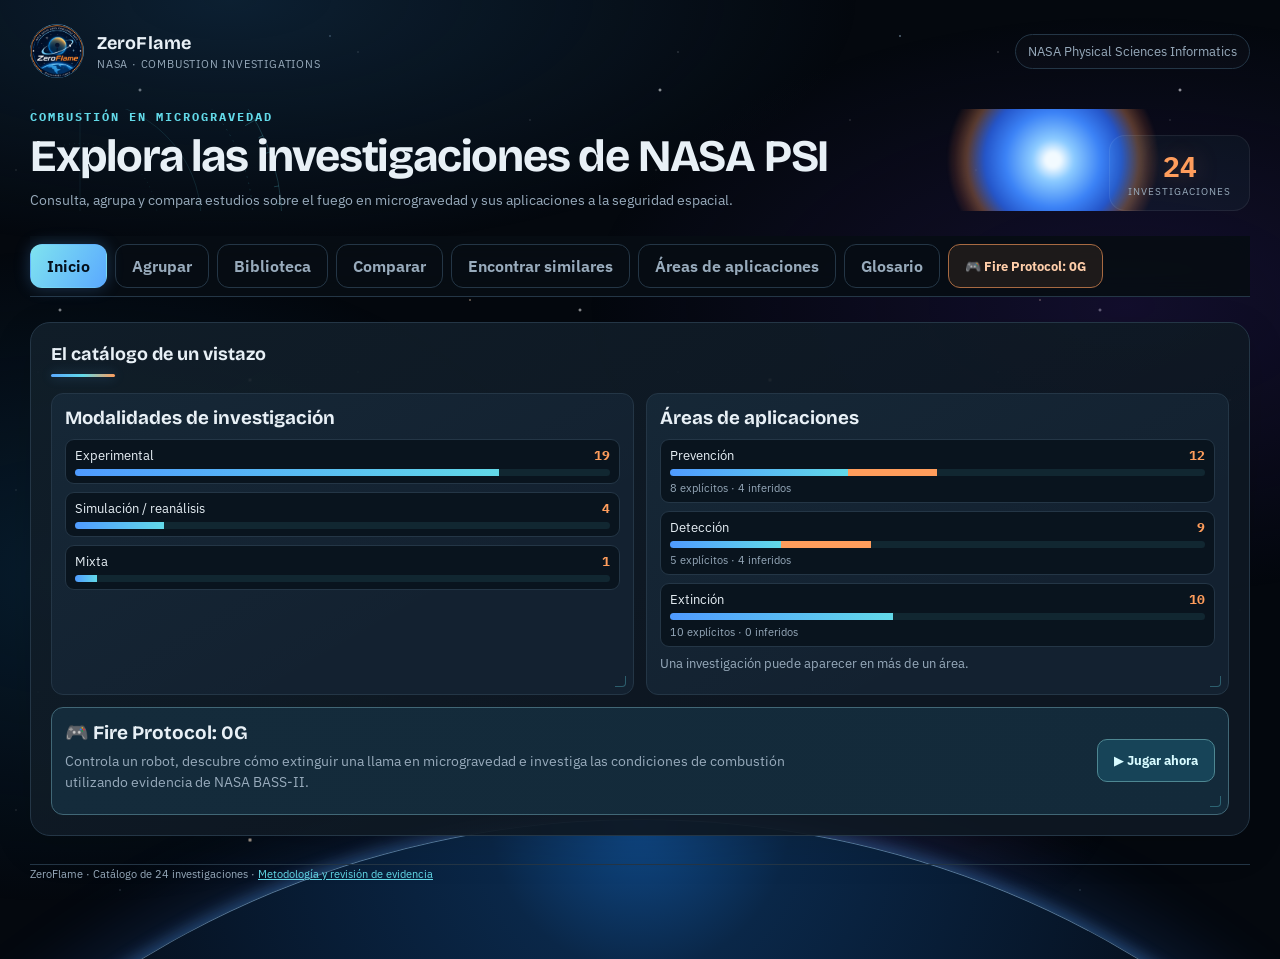
==== commit c53c7c34: "Actualiza el nombre y el emblema de ZeroFlame" ====
--- a/index.html
+++ b/index.html
@@ -1,6 +1,7 @@
 <!doctype html>
 <html lang="es"><head><meta charset="utf-8"><meta name="viewport" content="width=device-width,initial-scale=1">
-<title>Flame Atlas · Combustión en microgravedad</title>
+<title>ZeroFlame · Combustión en microgravedad</title>
+<link rel="stylesheet" href="zeroflame-logo.css">
 <style>
 @import url("https://fonts.googleapis.com/css2?family=Bricolage+Grotesque:opsz,wght@12..96,600;12..96,800&family=IBM+Plex+Sans:wght@400;500;600&family=IBM+Plex+Mono:wght@500;600&display=swap");
 :root{--bg:#060b12;--surface:#0e1823;--surface2:#132130;--border:#243646;--muted:#98abbc;--text:#e8f0f6;--cyan:#62d9e8;--orange:#ff9d5c;--green:#8bd6ad;--danger:#ffb1b1;--max:1260px;
@@ -11,7 +12,7 @@
   --temperature:linear-gradient(90deg,#5aa9ff,#62d9e8 50%,#ff9d5c)
 }
 *{box-sizing:border-box}body{color:var(--text);font-family:var(--font-body);margin:0;min-height:100vh}button,input,select{font:inherit}button{cursor:pointer}a{color:var(--cyan)}.shell{max-width:var(--max);margin:auto;padding:24px 20px 75px}
-.top{display:flex;align-items:center;justify-content:space-between;gap:14px;margin-bottom:31px;flex-wrap:wrap}.brand{display:flex;gap:13px;align-items:center}.logo{width:42px;height:42px;background:linear-gradient(140deg,#ffbe88,#ff7a3d);display:grid;place-items:center;border-radius:14px;color:#211106;font-size:25px;box-shadow:0 4px 24px #ff9d5c44}.brand strong{font-size:18px;letter-spacing:.1px}.brand small{display:block;font-size:11px;color:var(--muted);margin-top:3px;letter-spacing:.8px;text-transform:uppercase}.tip{color:var(--muted);font-size:13px;border:1px solid var(--border);background:#ffffff05;padding:8px 12px;border-radius:99px}
+.top{display:flex;align-items:center;justify-content:space-between;gap:14px;margin-bottom:31px;flex-wrap:wrap}.brand{display:flex;gap:13px;align-items:center}.brand strong{font-size:18px;letter-spacing:.1px}.brand small{display:block;font-size:11px;color:var(--muted);margin-top:3px;letter-spacing:.8px;text-transform:uppercase}.tip{color:var(--muted);font-size:13px;border:1px solid var(--border);background:#ffffff05;padding:8px 12px;border-radius:99px}
 .hero{display:flex;align-items:end;justify-content:space-between;gap:20px;flex-wrap:wrap}.eyebrow{text-transform:uppercase;letter-spacing:2px;font-size:12px;color:var(--orange);font-weight:800}.hero h1{font-size:clamp(26px,4vw,45px);margin:8px 0 9px;letter-spacing:-1.2px;line-height:1.08}.hero p{color:var(--muted);margin:0;max-width:730px;line-height:1.55;font-size:14px}.counter{padding:12px 18px;border-radius:16px;background:#62d9e80b;border:1px solid #ffffff12;display:grid;text-align:center;min-width:90px}.counter b{font-size:28px;color:var(--orange);font-variant-numeric:tabular-nums}.counter span{color:var(--muted);font-size:10px;text-transform:uppercase;letter-spacing:1px}
 .nav{display:flex;gap:8px;flex-wrap:wrap;margin:25px 0}.nav button{border:1px solid var(--border);border-radius:12px;padding:11px 16px;background:transparent;color:var(--muted);font-weight:650}.nav button.active{background:linear-gradient(120deg,#7fe3ef,#5aa9ff);color:#04101c;border-color:transparent}.nav button:hover{border-color:var(--cyan)}
 .layout{display:grid;grid-template-columns:minmax(0,1fr) 280px;gap:20px;align-items:start}.panel{background:#0e1823ed;border:1px solid var(--border);border-radius:20px;padding:20px;box-shadow:0 12px 40px #0000001e}.panel + .panel{margin-top:18px}.panel h2{font-size:18px;margin:0 0 7px}.panel p{font-size:13px;color:var(--muted);line-height:1.5}.controls{display:grid;grid-template-columns:minmax(190px,1.1fr) minmax(190px,1.4fr);gap:13px;margin:20px 0}.field label{display:block;color:#c6dce9;font-size:12px;font-weight:650;margin-bottom:7px}.field select,.field input{width:100%;height:45px;padding:10px 13px;border-radius:11px;border:1px solid var(--border);background:#0a141d;color:var(--text);outline:none;min-width:0}.field select:focus,.field input:focus{border-color:var(--cyan);box-shadow:0 0 0 3px #62d9e824}.field input::placeholder{color:#98abbc}.pills{display:flex;gap:7px;align-items:center;flex-wrap:wrap;margin-top:12px}.pills button{border:1px solid #314d62;background:#0b1b29;color:#cee3ee;border-radius:99px;padding:7px 10px;font-size:12px}.pills button.on{background:#153751;border-color:var(--cyan);color:#e8f8ff}.hint{font-size:11px!important;color:#9aabb9!important;margin-top:11px!important}
@@ -283,9 +284,9 @@
 .game-resource-cta{white-space:nowrap;background:#174458;color:#d8fbff;border:1px solid #4e8792;padding:12px 16px;border-radius:10px;font-size:13px;font-weight:800}
 @media(max-width:600px){.game-resource{align-items:flex-start}.game-resource-cta{width:100%;text-align:center}}
 </style></head>
-<body><div class="shell"><header class="top"><div class="brand"><div class="logo">♨</div><div><strong>Flame Atlas</strong><small>NASA · Combustion investigations</small></div></div><div class="tip">NASA Physical Sciences Informatics</div></header>
+<body><div class="shell"><header class="top"><div class="brand"><span class="zeroflame-logo"><img src="zeroflame-emblema.jpg" alt="" width="1254" height="1254"></span><div><strong>ZeroFlame</strong><small>NASA · Combustion investigations</small></div></div><div class="tip">NASA Physical Sciences Informatics</div></header>
 <section class="hero"><div><div class="eyebrow">Combustión en microgravedad</div><h1>Explora las investigaciones de NASA PSI</h1><p>Consulta, agrupa y compara estudios sobre el fuego en microgravedad y sus aplicaciones a la seguridad espacial.</p></div><div class="counter"><b id="heroCount">24</b><span>Investigaciones</span></div></section>
-<nav class="nav" aria-label="Vistas de Flame Atlas">
+<nav class="nav" aria-label="Vistas de ZeroFlame">
   <button type="button" class="active" data-tab="inicio" aria-current="page">Inicio</button>
   <button type="button" data-tab="agrupar">Agrupar</button>
   <button type="button" data-tab="biblioteca">Biblioteca</button>
@@ -313,7 +314,7 @@
 <section id="similares" class="panel view hidden"><h2>Encontrar investigaciones afines</h2><p>Selecciona una investigación de referencia. El indicador es una semejanza documental estimada a partir de modalidad, familia, materiales, condiciones, mediciones y objetivos; no es una medición experimental.</p><div class="controls"><div class="field"><label for="reference">Investigación de referencia</label><select id="reference"></select></div><div class="field"><label for="minScore">Afinidad mínima que mostrar</label><select id="minScore"><option value="0">Todas</option><option value="30">30 % o más</option><option value="50">50 % o más</option><option value="70">70 % o más</option></select></div></div><div class="field"><label for="includeInferred" class="check-option"><input type="checkbox" id="includeInferred"> Incluir vínculos inferidos</label></div><div id="referenceDetail" class="highlight"></div><div id="similarList" class="sim-list" style="margin-top:16px"></div><p class="hint">El porcentaje es un índice heurístico descriptivo, no una probabilidad ni una validación de que los ensayos compartieron condiciones experimentales.</p></section>
 <section id="comparar" class="panel view hidden"><div class="row-head"><div><h2>Comparar investigaciones</h2><p>Selecciona hasta tres investigaciones en cualquier vista y observa sus atributos lado a lado.</p></div><button class="secondary" id="downloadCSV">↓ Exportar CSV</button></div><div id="compareBody"></div></section>
 <section id="ambitos" class="panel view hidden"><h2>Áreas de aplicaciones</h2>
-<p>Clasificación temática de Flame Atlas. Cada vínculo se justifica con el objetivo, el método o un resultado de la investigación. Una ficha puede aparecer en varias áreas.</p>
+<p>Clasificación temática de ZeroFlame. Cada vínculo se justifica con el objetivo, el método o un resultado de la investigación. Una ficha puede aparecer en varias áreas.</p>
 <div id="domainCards" class="science-grid"></div></section>
 <section id="biblioteca" class="panel view hidden"><h2>Biblioteca de investigaciones</h2>
 <p>Abre una ficha para consultar los datos disponibles, la justificación de sus etiquetas y las fuentes.</p>
@@ -356,8 +357,8 @@
 </div>
 </section>
 </main><aside class="panel side"><h2>Tu selección <span id="selectedNum" class="count">0/3</span></h2><p>Agrega hasta tres investigaciones para contrastar objetivos, muestras, condiciones y mediciones.</p><div id="selectedList" class="side-list"></div><button id="goCompare" class="primary" disabled>Comparar investigaciones</button><button id="clearSelection" class="secondary" style="width:100%;margin-top:9px">Vaciar selección</button><div id="catalogueSummary" class="highlight"></div><div class="note">Fuente: fichas NASA PSI (Objectives y Approach). El inventario corresponde a investigaciones, no a ensayos individuales verificados.</div></aside></div>
-<footer class="foot">Flame Atlas · Catálogo de 24 investigaciones · <a href="https://github.com/Galacticlau/NasaChallenge/blob/main/docs/metodologia.md">Metodología y revisión de evidencia</a></footer>
+<footer class="foot">ZeroFlame · Catálogo de 24 investigaciones · <a href="https://github.com/Galacticlau/NasaChallenge/blob/main/docs/metodologia.md">Metodología y revisión de evidencia</a></footer>
 </div>
 <dialog id="studyDialog" aria-labelledby="studyTitle"><div class="dialog-inner"><div class="dialog-top"><nav id="studyJumps" class="study-jumps" aria-label="Secciones de la ficha"></nav><form method="dialog"><button class="secondary" autofocus aria-label="Cerrar ficha">Cerrar</button></form></div><div id="studyDetail"></div></div></dialog>
-<noscript>Activa JavaScript para consultar el catálogo de Flame Atlas.</noscript>
+<noscript>Activa JavaScript para consultar el catálogo de ZeroFlame.</noscript>
 <script src="atlas.js?v=portada" defer></script></body></html>
--- a/zeroflame-logo.css
+++ b/zeroflame-logo.css
@@ -0,0 +1,18 @@
+.zeroflame-logo {
+  position: relative;
+  display: block;
+  flex: none;
+  width: 54px;
+  aspect-ratio: 1;
+  border-radius: 50%;
+  overflow: hidden;
+}
+
+/* El recorte coincide con el aro exterior del emblema original de 1254 × 1254. */
+.zeroflame-logo img {
+  position: absolute;
+  inset: -3.95% auto auto -5.02%;
+  width: 110.48%;
+  height: 112.57%;
+  max-width: none;
+}
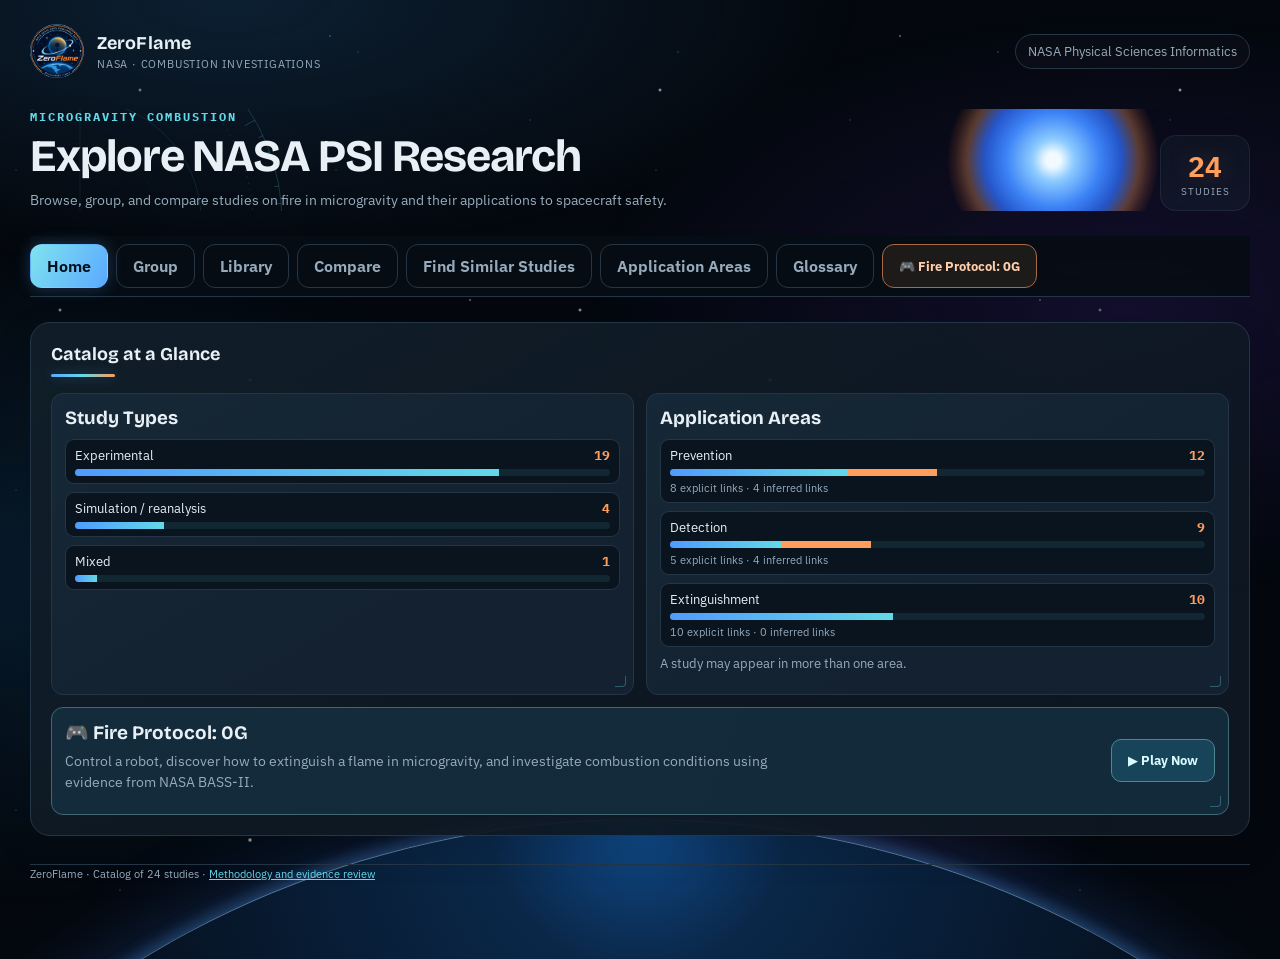
==== commit a0e739fa: "Translate the ZeroFlame site and SAFFIRE-I dashboard into English" ====
--- a/index.html
+++ b/index.html
@@ -1,6 +1,6 @@
 <!doctype html>
-<html lang="es"><head><meta charset="utf-8"><meta name="viewport" content="width=device-width,initial-scale=1">
-<title>ZeroFlame · Combustión en microgravedad</title>
+<html lang="en"><head><meta charset="utf-8"><meta name="viewport" content="width=device-width,initial-scale=1">
+<title>ZeroFlame · Microgravity Combustion</title>
 <link rel="stylesheet" href="zeroflame-logo.css">
 <style>
 @import url("https://fonts.googleapis.com/css2?family=Bricolage+Grotesque:opsz,wght@12..96,600;12..96,800&family=IBM+Plex+Sans:wght@400;500;600&family=IBM+Plex+Mono:wght@500;600&display=swap");
@@ -285,80 +285,80 @@
 @media(max-width:600px){.game-resource{align-items:flex-start}.game-resource-cta{width:100%;text-align:center}}
 </style></head>
 <body><div class="shell"><header class="top"><div class="brand"><span class="zeroflame-logo"><img src="zeroflame-emblema.jpg" alt="" width="1254" height="1254"></span><div><strong>ZeroFlame</strong><small>NASA · Combustion investigations</small></div></div><div class="tip">NASA Physical Sciences Informatics</div></header>
-<section class="hero"><div><div class="eyebrow">Combustión en microgravedad</div><h1>Explora las investigaciones de NASA PSI</h1><p>Consulta, agrupa y compara estudios sobre el fuego en microgravedad y sus aplicaciones a la seguridad espacial.</p></div><div class="counter"><b id="heroCount">24</b><span>Investigaciones</span></div></section>
-<nav class="nav" aria-label="Vistas de ZeroFlame">
-  <button type="button" class="active" data-tab="inicio" aria-current="page">Inicio</button>
-  <button type="button" data-tab="agrupar">Agrupar</button>
-  <button type="button" data-tab="biblioteca">Biblioteca</button>
-  <button type="button" data-tab="comparar">Comparar<span id="navSelection" class="count" hidden></span></button>
-  <button type="button" data-tab="similares">Encontrar similares</button>
-  <button type="button" data-tab="ambitos">Áreas de aplicaciones</button>
-  <button type="button" data-tab="glosario">Glosario</button>
+<section class="hero"><div><div class="eyebrow">Microgravity Combustion</div><h1>Explore NASA PSI Research</h1><p>Browse, group, and compare studies on fire in microgravity and their applications to spacecraft safety.</p></div><div class="counter"><b id="heroCount">24</b><span>Studies</span></div></section>
+<nav class="nav" aria-label="ZeroFlame navigation">
+  <button type="button" class="active" data-tab="inicio" aria-current="page">Home</button>
+  <button type="button" data-tab="agrupar">Group</button>
+  <button type="button" data-tab="biblioteca">Library</button>
+  <button type="button" data-tab="comparar">Compare<span id="navSelection" class="count" hidden></span></button>
+  <button type="button" data-tab="similares">Find Similar Studies</button>
+  <button type="button" data-tab="ambitos">Application Areas</button>
+  <button type="button" data-tab="glosario">Glossary</button>
   <a class="game-nav-link" href="fire-protocol.html">🎮 Fire Protocol: 0G</a></nav>
 <div class="layout is-home"><main>
-<section id="inicio" class="panel view"><h2>El catálogo de un vistazo</h2>
+<section id="inicio" class="panel view"><h2>Catalog at a Glance</h2>
 <div class="home-charts">
-  <article class="science-card home-chart"><h3>Modalidades de investigación</h3><ul id="homeModalities"></ul></article>
-  <article class="science-card home-chart"><h3>Áreas de aplicaciones</h3><ul id="homeAreas"></ul>
-    <p class="small">Una investigación puede aparecer en más de un área.</p></article>
+  <article class="science-card home-chart"><h3>Study Types</h3><ul id="homeModalities"></ul></article>
+  <article class="science-card home-chart"><h3>Application Areas</h3><ul id="homeAreas"></ul>
+    <p class="small">A study may appear in more than one area.</p></article>
 </div>
-<a class="science-card home-resource game-resource" href="fire-protocol.html" aria-label="Jugar Fire Protocol: 0G, un juego sobre combustión en microgravedad">
-  <div><h3>🎮 Fire Protocol: 0G</h3><p>Controla un robot, descubre cómo extinguir una llama en microgravedad e investiga las condiciones de combustión utilizando evidencia de NASA BASS-II.</p></div>
-  <span class="game-resource-cta">▶ Jugar ahora</span>
+<a class="science-card home-resource game-resource" href="fire-protocol.html" aria-label="Play Fire Protocol: 0G, a game about microgravity combustion">
+  <div><h3>🎮 Fire Protocol: 0G</h3><p>Control a robot, discover how to extinguish a flame in microgravity, and investigate combustion conditions using evidence from NASA BASS-II.</p></div>
+  <span class="game-resource-cta">▶ Play Now</span>
 </a>
 </section>
-<section id="agrupar" class="panel view hidden"><h2>Agrupar por similitud</h2><p>Elige un criterio y explora qué estudios comparten características. Una investigación puede pertenecer a más de un grupo.</p><div class="controls"><div class="field"><label for="groupBy">Criterio de agrupación</label><select id="groupBy"><option value="modalidad">Modalidad de investigación</option><option value="familia">Familia de proyecto</option><option value="combustible">Combustibles y materiales</option><option value="condiciones">Condiciones mencionadas</option><option value="mediciones">Mediciones o instrumentos mencionados</option><option value="objetivos">Objetivos científicos</option><option value="ambitos">Área de aplicación</option><option value="plataforma">Plataforma de trabajo</option></select></div><div class="field"><label for="search">Buscar dentro de los grupos</label><input type="search" id="search" placeholder="Ej.: FLEX, oxígeno, hollín, PSI-98"></div></div>
-<div class="controls"><div class="field"><label for="groupEvidence">Tipo de vínculo</label><select id="groupEvidence" class="evidence-select"></select></div><div class="field" id="domainGroup" hidden><label for="groupDomain">Área de aplicación</label><select id="groupDomain"><option value="">Todos</option></select></div></div>
-<div class="field"><label id="groupModeLabel">Filtrar por modalidad</label><div class="pills" id="modeFilters" aria-labelledby="groupModeLabel"></div></div>
-<div class="row-head"><div class="legend" id="countGroups"></div><button class="secondary" id="clearFilters">Limpiar filtros</button></div><div id="groups" class="groups"></div><p class="hint">Abre una ficha para ver la justificación, la fuente y el alcance de cada etiqueta.</p></section>
-<section id="similares" class="panel view hidden"><h2>Encontrar investigaciones afines</h2><p>Selecciona una investigación de referencia. El indicador es una semejanza documental estimada a partir de modalidad, familia, materiales, condiciones, mediciones y objetivos; no es una medición experimental.</p><div class="controls"><div class="field"><label for="reference">Investigación de referencia</label><select id="reference"></select></div><div class="field"><label for="minScore">Afinidad mínima que mostrar</label><select id="minScore"><option value="0">Todas</option><option value="30">30 % o más</option><option value="50">50 % o más</option><option value="70">70 % o más</option></select></div></div><div class="field"><label for="includeInferred" class="check-option"><input type="checkbox" id="includeInferred"> Incluir vínculos inferidos</label></div><div id="referenceDetail" class="highlight"></div><div id="similarList" class="sim-list" style="margin-top:16px"></div><p class="hint">El porcentaje es un índice heurístico descriptivo, no una probabilidad ni una validación de que los ensayos compartieron condiciones experimentales.</p></section>
-<section id="comparar" class="panel view hidden"><div class="row-head"><div><h2>Comparar investigaciones</h2><p>Selecciona hasta tres investigaciones en cualquier vista y observa sus atributos lado a lado.</p></div><button class="secondary" id="downloadCSV">↓ Exportar CSV</button></div><div id="compareBody"></div></section>
-<section id="ambitos" class="panel view hidden"><h2>Áreas de aplicaciones</h2>
-<p>Clasificación temática de ZeroFlame. Cada vínculo se justifica con el objetivo, el método o un resultado de la investigación. Una ficha puede aparecer en varias áreas.</p>
+<section id="agrupar" class="panel view hidden"><h2>Group by Similarity</h2><p>Choose a criterion to explore shared study characteristics. A study may belong to more than one group.</p><div class="controls"><div class="field"><label for="groupBy">Group by</label><select id="groupBy"><option value="modalidad">Study Type</option><option value="familia">Project Family</option><option value="combustible">Fuels and Materials</option><option value="condiciones">Reported Conditions</option><option value="mediciones">Reported Measurements or Instruments</option><option value="objetivos">Scientific Objectives</option><option value="ambitos">Application Area</option><option value="plataforma">Research Platform</option></select></div><div class="field"><label for="search">Search within groups</label><input type="search" id="search" placeholder="e.g., FLEX, oxygen, soot, PSI-98"></div></div>
+<div class="controls"><div class="field"><label for="groupEvidence">Link Type</label><select id="groupEvidence" class="evidence-select"></select></div><div class="field" id="domainGroup" hidden><label for="groupDomain">Application Area</label><select id="groupDomain"><option value="">All</option></select></div></div>
+<div class="field"><label id="groupModeLabel">Filter by Study Type</label><div class="pills" id="modeFilters" aria-labelledby="groupModeLabel"></div></div>
+<div class="row-head"><div class="legend" id="countGroups"></div><button class="secondary" id="clearFilters">Clear Filters</button></div><div id="groups" class="groups"></div><p class="hint">Open a study record to see the reasoning, source, and scope behind each tag.</p></section>
+<section id="similares" class="panel view hidden"><h2>Find Similar Studies</h2><p>Select a reference study. This documentary similarity score estimates overlap in study type, project family, materials, conditions, measurements, and objectives. It is separate from the experimental measurements.</p><div class="controls"><div class="field"><label for="reference">Reference Study</label><select id="reference"></select></div><div class="field"><label for="minScore">Minimum Similarity</label><select id="minScore"><option value="0">All</option><option value="30">30% or higher</option><option value="50">50% or higher</option><option value="70">70% or higher</option></select></div></div><div class="field"><label for="includeInferred" class="check-option"><input type="checkbox" id="includeInferred"> Include Inferred Links</label></div><div id="referenceDetail" class="highlight"></div><div id="similarList" class="sim-list" style="margin-top:16px"></div><p class="hint">This percentage is a descriptive heuristic. It does not estimate probability or establish that tests shared experimental conditions.</p></section>
+<section id="comparar" class="panel view hidden"><div class="row-head"><div><h2>Compare Studies</h2><p>Select up to three studies from any view and compare their attributes side by side.</p></div><button class="secondary" id="downloadCSV">↓ Export CSV</button></div><div id="compareBody"></div></section>
+<section id="ambitos" class="panel view hidden"><h2>Application Areas</h2>
+<p>ZeroFlame groups studies by theme. Each link is supported by a study objective, method, or result. A study may appear in more than one area.</p>
 <div id="domainCards" class="science-grid"></div></section>
-<section id="biblioteca" class="panel view hidden"><h2>Biblioteca de investigaciones</h2>
-<p>Abre una ficha para consultar los datos disponibles, la justificación de sus etiquetas y las fuentes.</p>
-<div class="controls"><div class="field"><label for="librarySearch">Buscar investigación</label><input id="librarySearch" type="search" placeholder="Ej.: PSI-98, humo, metano"></div><div class="field"><label for="libraryMode">Modalidad</label><select id="libraryMode"><option value="">Todas</option></select></div><div class="field"><label for="libraryDomain">Área de aplicación</label><select id="libraryDomain"><option value="">Todos</option></select></div><div class="field"><label for="libraryEvidence">Tipo de vínculo del área elegida</label><select id="libraryEvidence" class="evidence-select"></select></div></div>
-<div class="row-head"><p id="libraryCount" role="status"></p><div class="library-actions"><button type="button" class="secondary" id="clearLibrary" hidden>Limpiar filtros</button><button type="button" class="secondary" id="featuredOnly" aria-pressed="false">Ver solo fichas ampliadas</button></div></div><div id="libraryCards" class="science-grid"></div></section>
-<section id="glosario" class="panel view hidden"> <h2>Glosario científico</h2><p class="lead">Conceptos que aparecen en experimentos de combustión, transporte de humo y seguridad de naves espaciales.</p>
+<section id="biblioteca" class="panel view hidden"><h2>Study Library</h2>
+<p>Open a study record to see the available data, reasoning behind its tags, and sources.</p>
+<div class="controls"><div class="field"><label for="librarySearch">Search studies</label><input id="librarySearch" type="search" placeholder="e.g., PSI-98, smoke, methane"></div><div class="field"><label for="libraryMode">Study Type</label><select id="libraryMode"><option value="">All</option></select></div><div class="field"><label for="libraryDomain">Application Area</label><select id="libraryDomain"><option value="">All</option></select></div><div class="field"><label for="libraryEvidence">Link type for the selected area</label><select id="libraryEvidence" class="evidence-select"></select></div></div>
+<div class="row-head"><p id="libraryCount" role="status"></p><div class="library-actions"><button type="button" class="secondary" id="clearLibrary" hidden>Clear Filters</button><button type="button" class="secondary" id="featuredOnly" aria-pressed="false">Show Expanded Records Only</button></div></div><div id="libraryCards" class="science-grid"></div></section>
+<section id="glosario" class="panel view hidden"> <h2>Science Glossary</h2><p class="lead">Terms used in combustion experiments, smoke transport, and spacecraft fire safety.</p>
 <div class="detail-grid">
   <article class="science-card">
-    <h3>Fracción molar de oxígeno (O₂)</h3>
-    <p>Proporción de moléculas de oxígeno respecto del total de moléculas de la mezcla gaseosa. No es lo mismo que presión parcial.</p>
-  </article>
-  <article class="science-card">
-    <h3>Velocidad de coflujo</h3>
-    <p>Velocidad del gas que rodea una llama, normalmente aire. Modifica la mezcla, el transporte de calor y la forma de la llama.</p>
-  </article>
-  <article class="science-card">
-    <h3>Diámetro de gota</h3>
-    <p>Tamaño característico de una gota de combustible. En experimentos de combustión de gotas se relaciona con evaporación, combustión y extinción.</p>
-  </article>
-  <article class="science-card">
-    <h3>Smoke point (punto de humo)</h3>
-    <p>Longitud de llama asociada a la aparición de humo visible en determinadas condiciones de ensayo. Depende del combustible, quemador y flujo.</p>
-  </article>
-  <article class="science-card">
-    <h3>Tasa de quemado</h3>
-    <p>Magnitud que describe la rapidez con que se consume el combustible. Debe conservarse la definición y unidad exactas usadas por cada publicación.</p>
-  </article>
-  <article class="science-card">
-    <h3>Extinción</h3>
-    <p>Pérdida de la combustión autosostenida que hace que la llama se apague. Puede depender de composición gaseosa, presión, tamaño de gota, temperatura y agente supresor.</p>
-  </article>
-  <article class="science-card">
-    <h3>Microgravedad</h3>
-    <p>Condición de aceleración residual muy baja. No significa gravedad exactamente cero y no debe asumirse para toda ficha del catálogo.</p>
-  </article>
-  <article class="science-card">
-    <h3>Fluctuación</h3>
-    <p>Variación temporal de una señal, como temperatura, altura de llama o concentración de partículas. Para cuantificarla se requiere una serie temporal o estadísticas reportadas (por ejemplo, desviación estándar).</p>
+    <h3>Oxygen Mole Fraction (O₂)</h3>
+    <p>The fraction of molecules in a gas mixture that are oxygen. Mole fraction is distinct from partial pressure.</p>
+  </article>
+  <article class="science-card">
+    <h3>Coflow Speed</h3>
+    <p>The speed of the gas, usually air, surrounding a flame. It affects mixing, heat transport, and flame shape.</p>
+  </article>
+  <article class="science-card">
+    <h3>Droplet Diameter</h3>
+    <p>A characteristic size of a fuel droplet. In droplet combustion experiments, it relates to evaporation, burning, and extinction.</p>
+  </article>
+  <article class="science-card">
+    <h3>Smoke Point</h3>
+    <p>The flame length associated with the onset of visible smoke under specified test conditions. It depends on fuel, burner, and flow.</p>
+  </article>
+  <article class="science-card">
+    <h3>Burning Rate</h3>
+    <p>A measure of how quickly fuel is consumed. Use the exact definition and units reported in each publication.</p>
+  </article>
+  <article class="science-card">
+    <h3>Extinguishment</h3>
+    <p>The loss of self-sustaining combustion that causes a flame to go out. It can depend on gas composition, pressure, droplet size, temperature, and the suppressant used.</p>
+  </article>
+  <article class="science-card">
+    <h3>Microgravity</h3>
+    <p>An environment with very low residual acceleration. Actual acceleration is not exactly zero, and the catalog also includes studies under other conditions.</p>
+  </article>
+  <article class="science-card">
+    <h3>Fluctuation</h3>
+    <p>Variation over time in a signal such as temperature, flame height, or particle concentration. Quantifying fluctuation requires a time series or reported statistics such as the standard deviation.</p>
   </article>
 </div>
 </section>
-</main><aside class="panel side"><h2>Tu selección <span id="selectedNum" class="count">0/3</span></h2><p>Agrega hasta tres investigaciones para contrastar objetivos, muestras, condiciones y mediciones.</p><div id="selectedList" class="side-list"></div><button id="goCompare" class="primary" disabled>Comparar investigaciones</button><button id="clearSelection" class="secondary" style="width:100%;margin-top:9px">Vaciar selección</button><div id="catalogueSummary" class="highlight"></div><div class="note">Fuente: fichas NASA PSI (Objectives y Approach). El inventario corresponde a investigaciones, no a ensayos individuales verificados.</div></aside></div>
-<footer class="foot">ZeroFlame · Catálogo de 24 investigaciones · <a href="https://github.com/Galacticlau/NasaChallenge/blob/main/docs/metodologia.md">Metodología y revisión de evidencia</a></footer>
+</main><aside class="panel side"><h2>Your Selection <span id="selectedNum" class="count">0/3</span></h2><p>Add up to three studies to compare objectives, samples, conditions, and measurements.</p><div id="selectedList" class="side-list"></div><button id="goCompare" class="primary" disabled>Compare Studies</button><button id="clearSelection" class="secondary" style="width:100%;margin-top:9px">Clear Selection</button><div id="catalogueSummary" class="highlight"></div><div class="note">Source: NASA PSI study records, Objectives and Approach. The catalog is organized by study.</div></aside></div>
+<footer class="foot">ZeroFlame · Catalog of 24 studies · <a href="https://github.com/Galacticlau/NasaChallenge/blob/main/docs/methodology.md">Methodology and evidence review</a></footer>
 </div>
-<dialog id="studyDialog" aria-labelledby="studyTitle"><div class="dialog-inner"><div class="dialog-top"><nav id="studyJumps" class="study-jumps" aria-label="Secciones de la ficha"></nav><form method="dialog"><button class="secondary" autofocus aria-label="Cerrar ficha">Cerrar</button></form></div><div id="studyDetail"></div></div></dialog>
-<noscript>Activa JavaScript para consultar el catálogo de ZeroFlame.</noscript>
-<script src="atlas.js?v=portada" defer></script></body></html>
+<dialog id="studyDialog" aria-labelledby="studyTitle"><div class="dialog-inner"><div class="dialog-top"><nav id="studyJumps" class="study-jumps" aria-label="Study record sections"></nav><form method="dialog"><button class="secondary" autofocus aria-label="Close study record">Close</button></form></div><div id="studyDetail"></div></div></dialog>
+<noscript>Enable JavaScript to browse the ZeroFlame catalog.</noscript>
+<script src="atlas.js?v=english" defer></script></body></html>
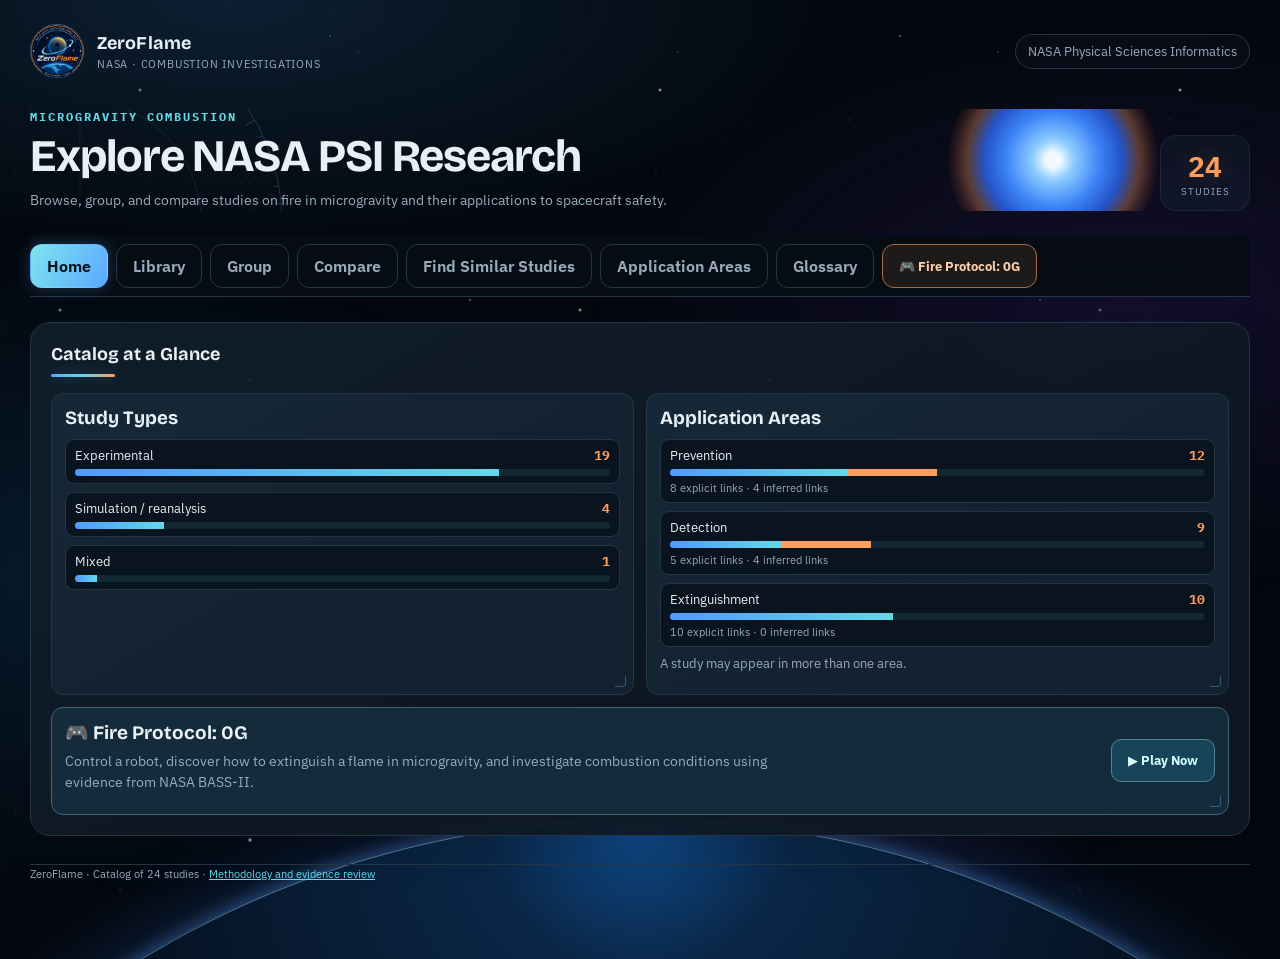
==== commit 6ac0f188: "Remove duplicate Library button from navigation" ====
--- a/index.html
+++ b/index.html
@@ -288,8 +288,8 @@
 <section class="hero"><div><div class="eyebrow">Microgravity Combustion</div><h1>Explore NASA PSI Research</h1><p>Browse, group, and compare studies on fire in microgravity and their applications to spacecraft safety.</p></div><div class="counter"><b id="heroCount">24</b><span>Studies</span></div></section>
 <nav class="nav" aria-label="ZeroFlame navigation">
   <button type="button" class="active" data-tab="inicio" aria-current="page">Home</button>
+  <button type="button" data-tab="biblioteca">Library</button>  
   <button type="button" data-tab="agrupar">Group</button>
-  <button type="button" data-tab="biblioteca">Library</button>
   <button type="button" data-tab="comparar">Compare<span id="navSelection" class="count" hidden></span></button>
   <button type="button" data-tab="similares">Find Similar Studies</button>
   <button type="button" data-tab="ambitos">Application Areas</button>
